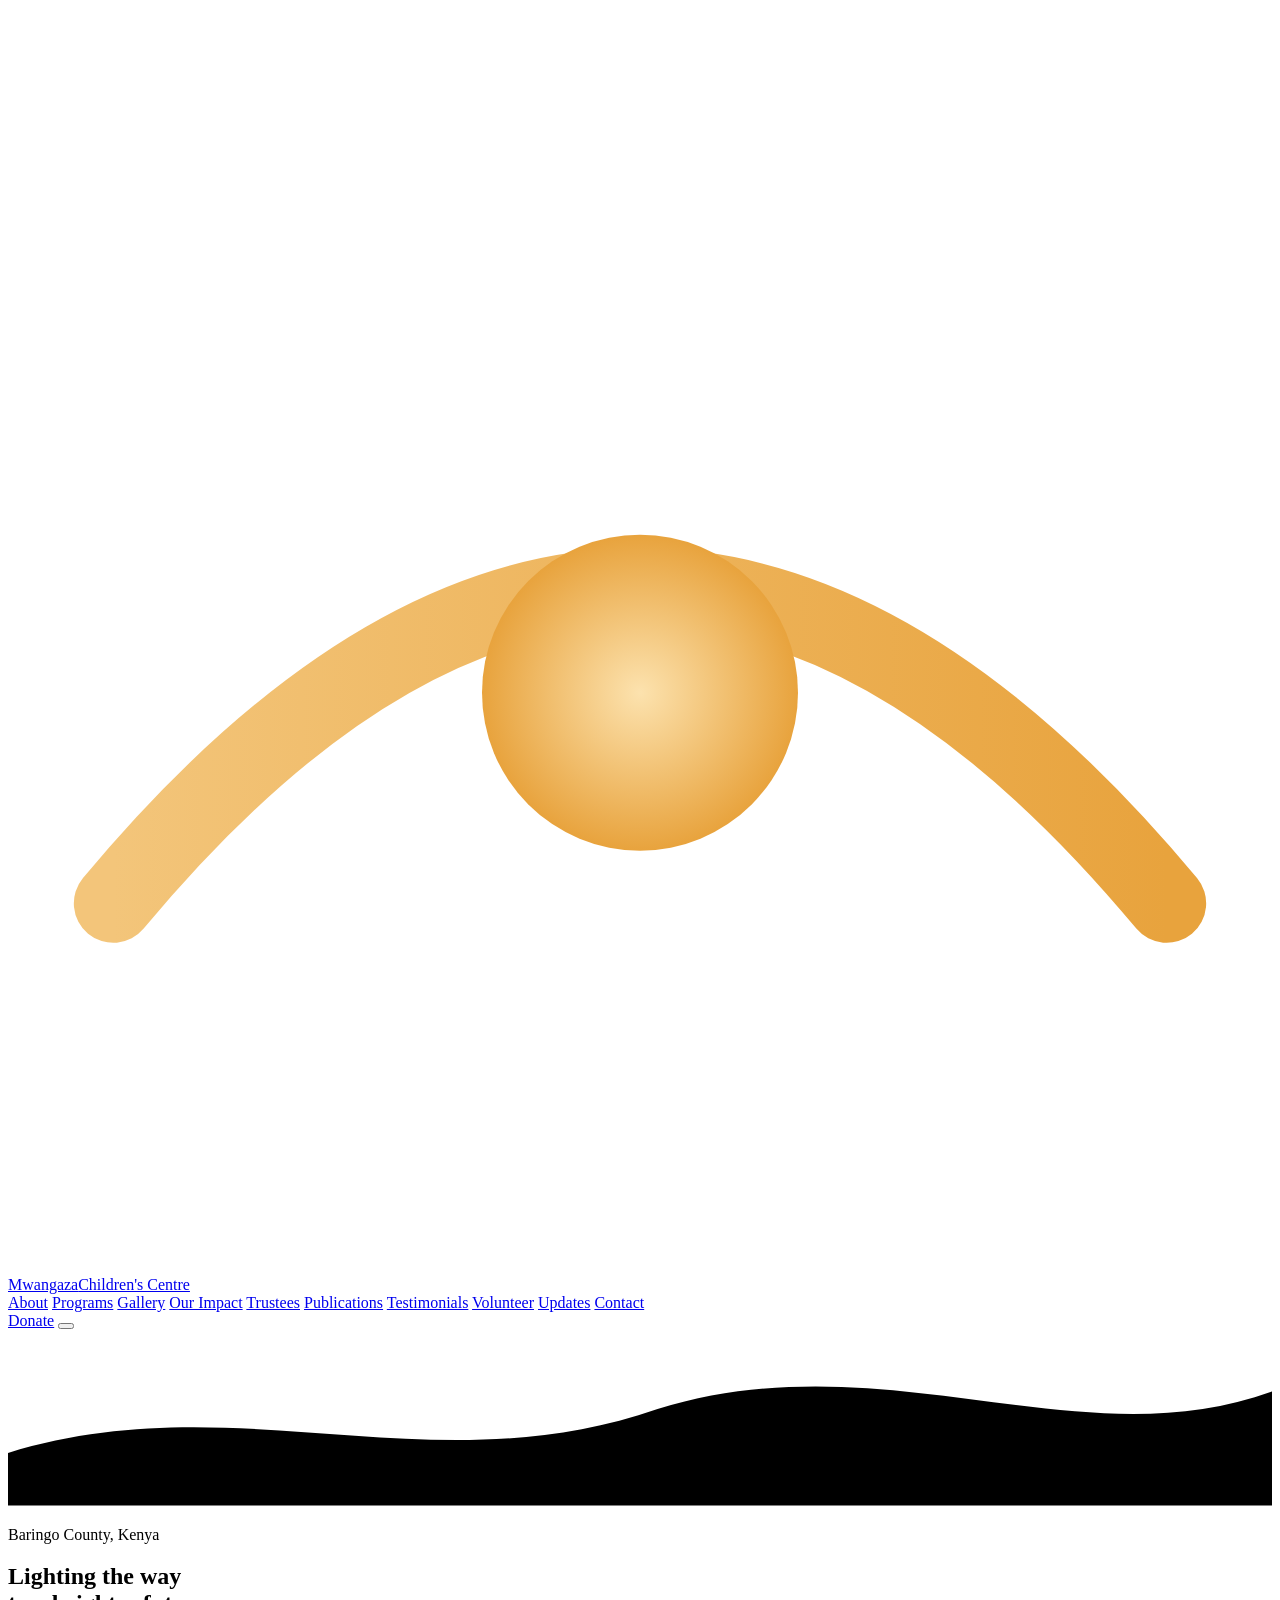
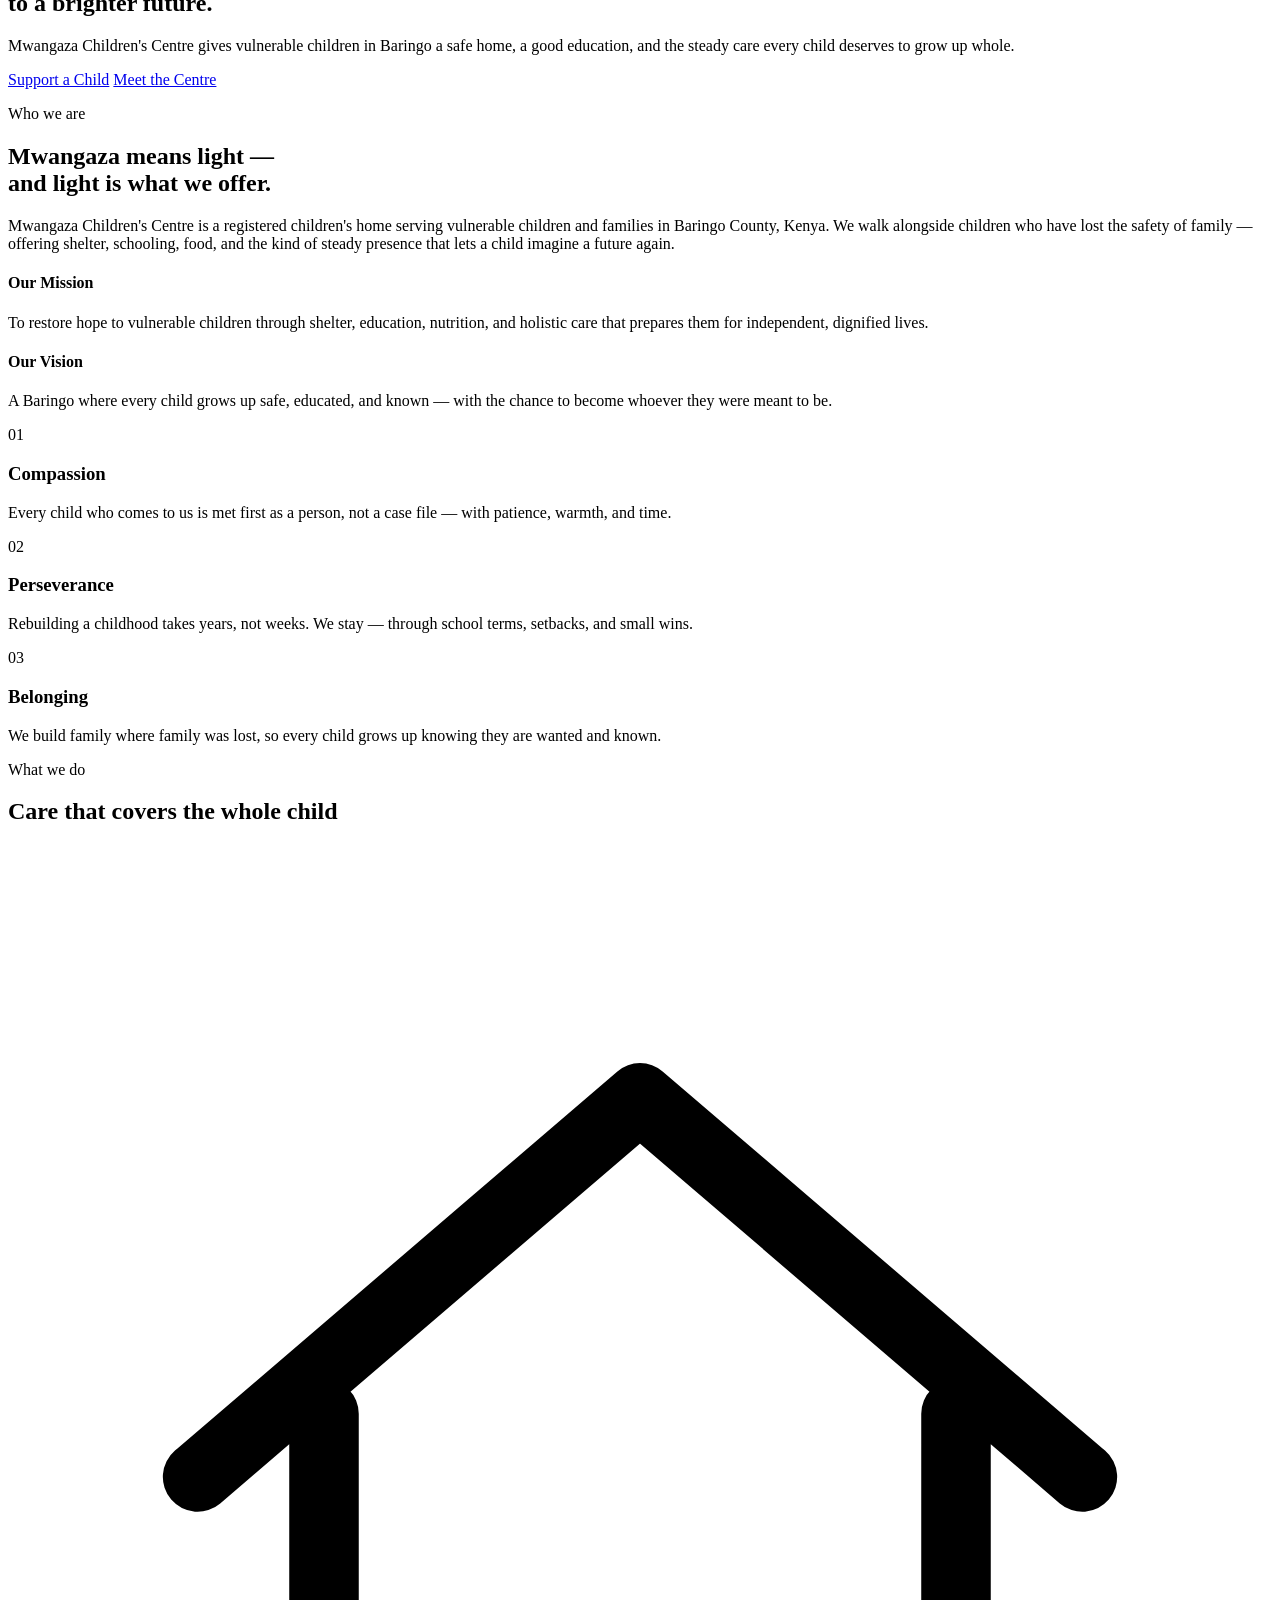
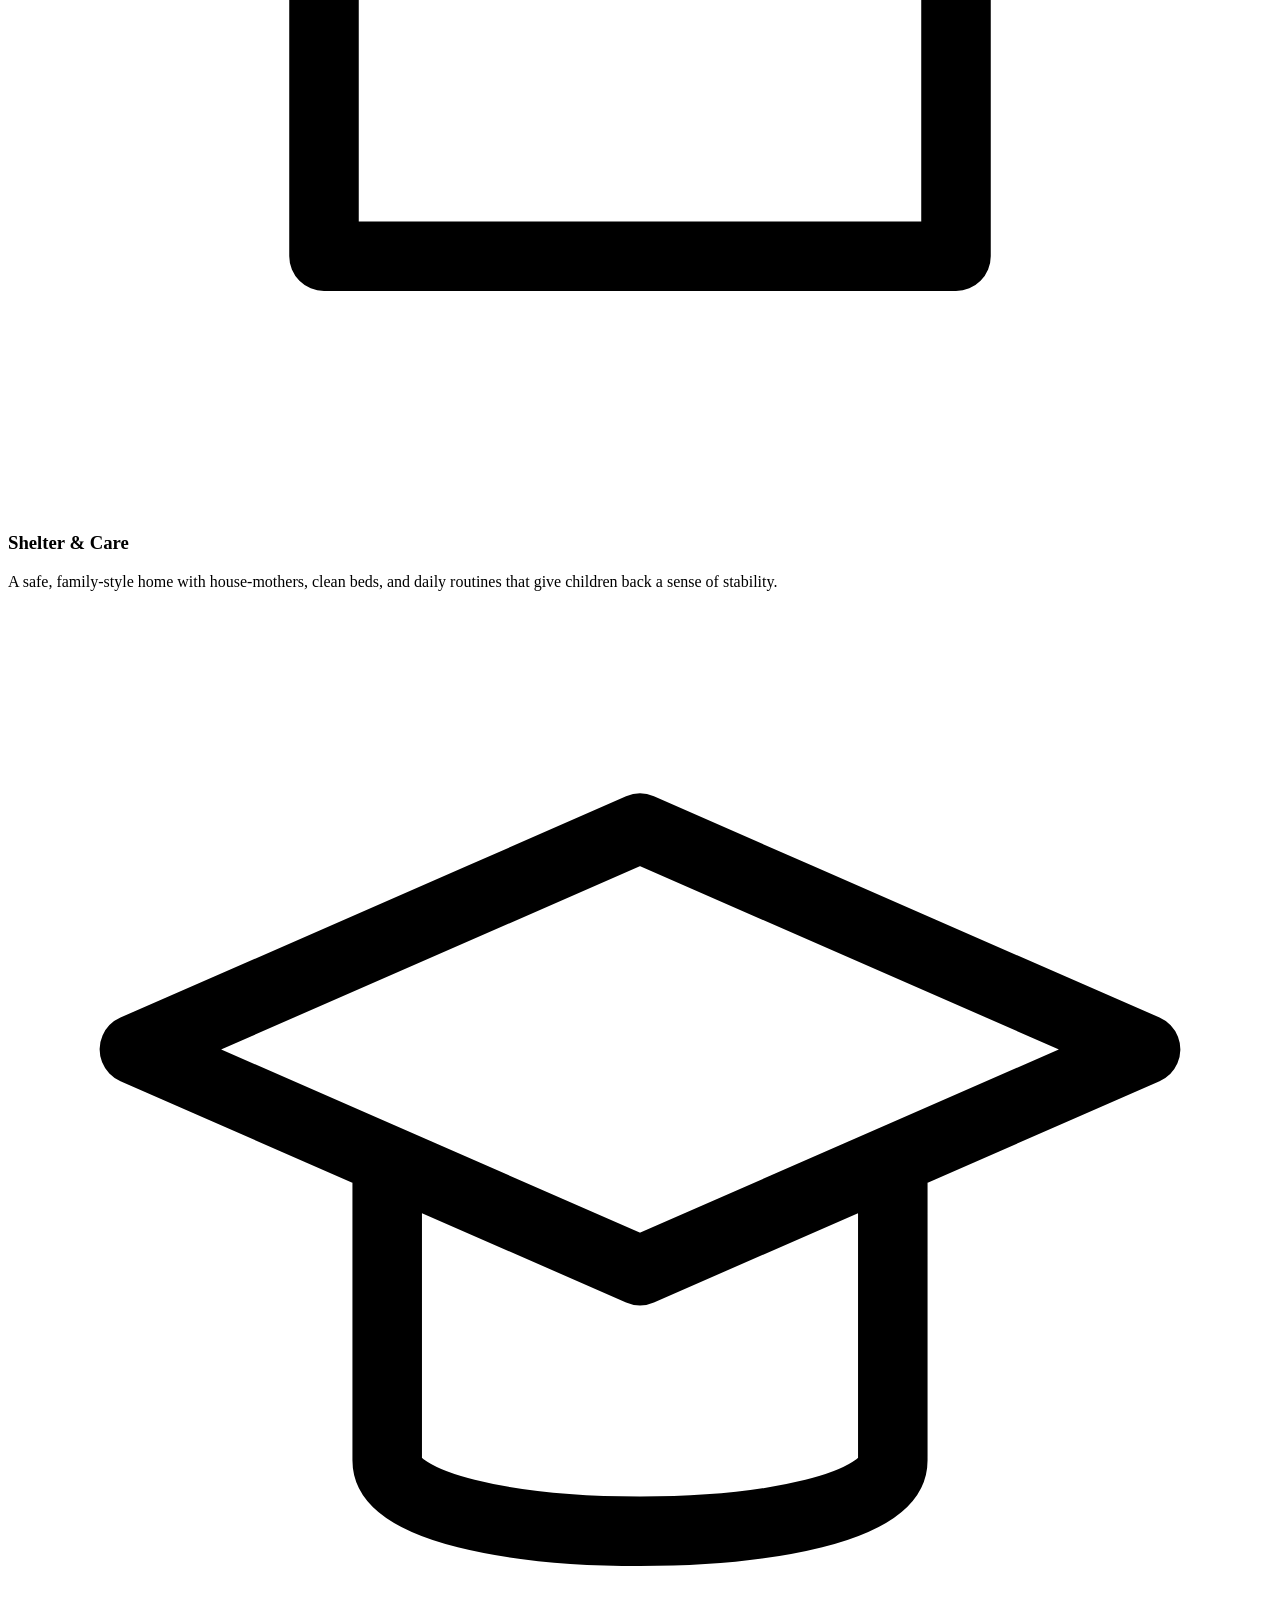
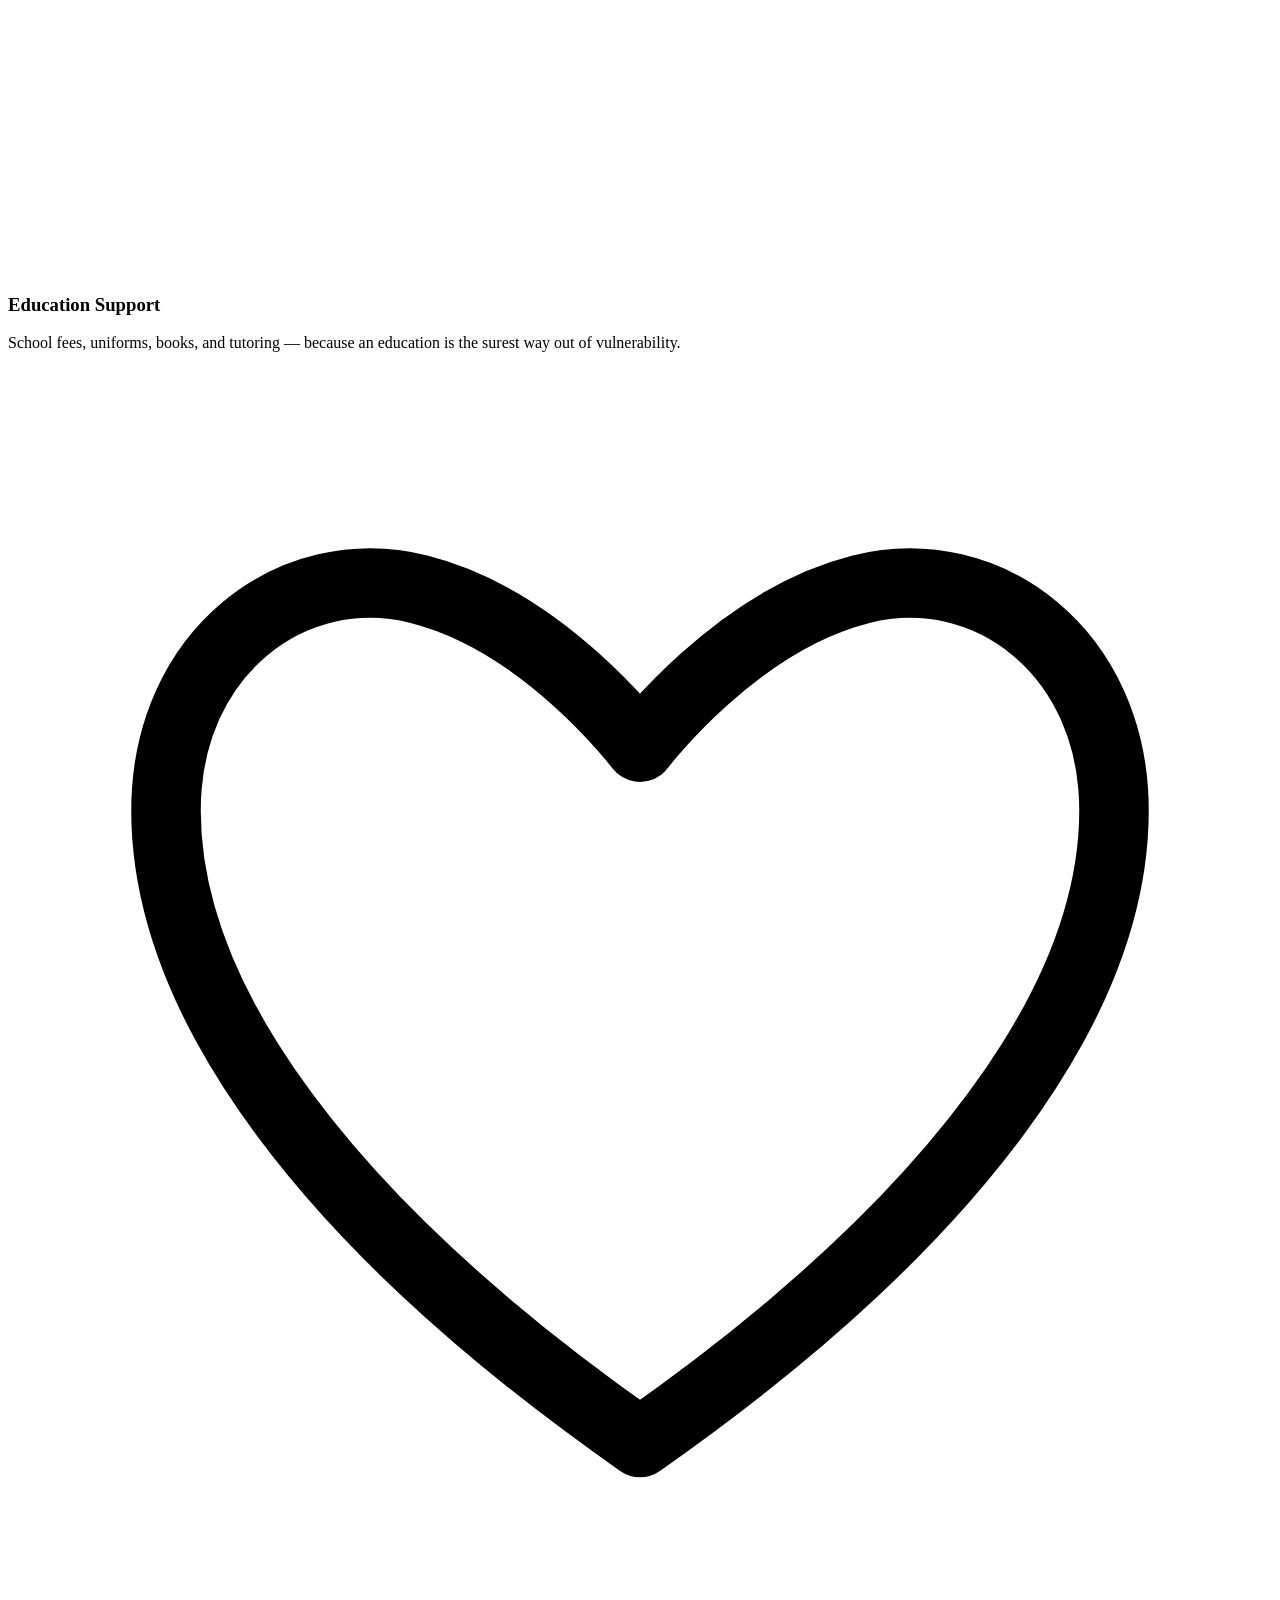
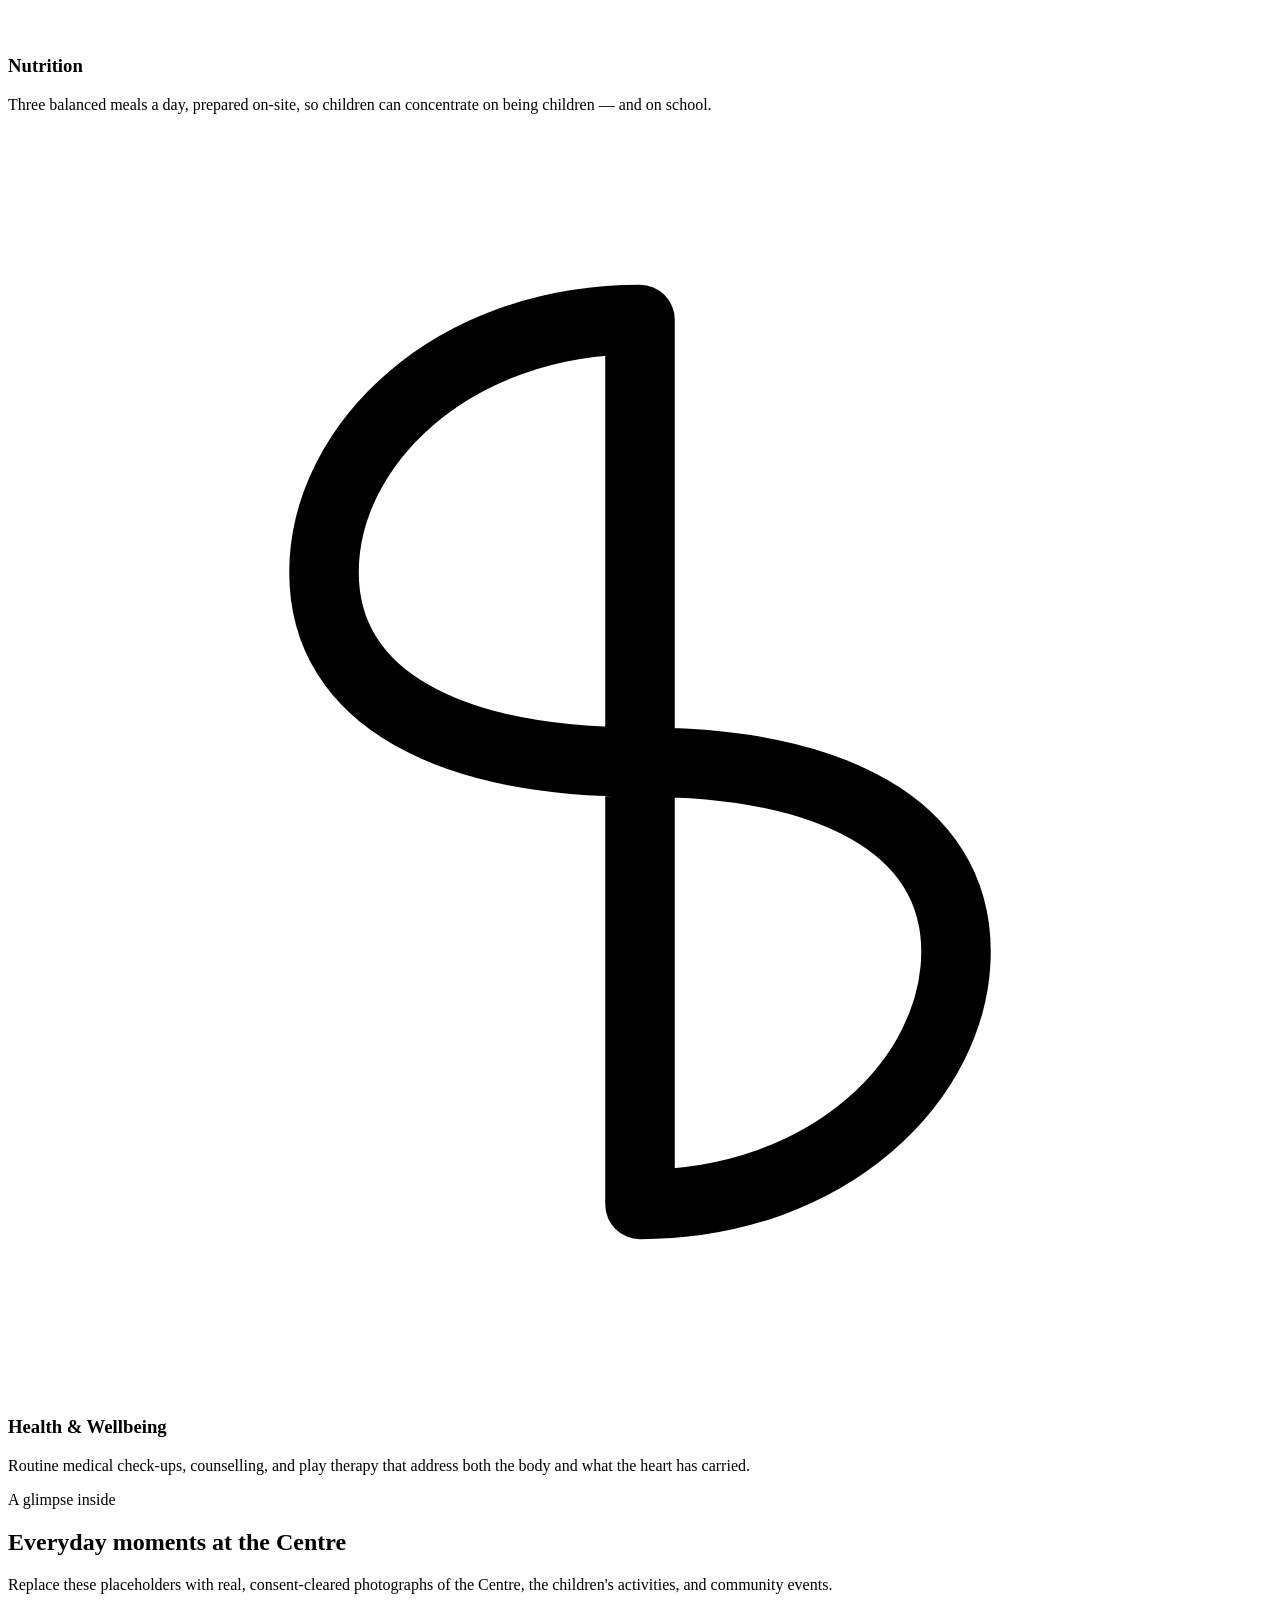
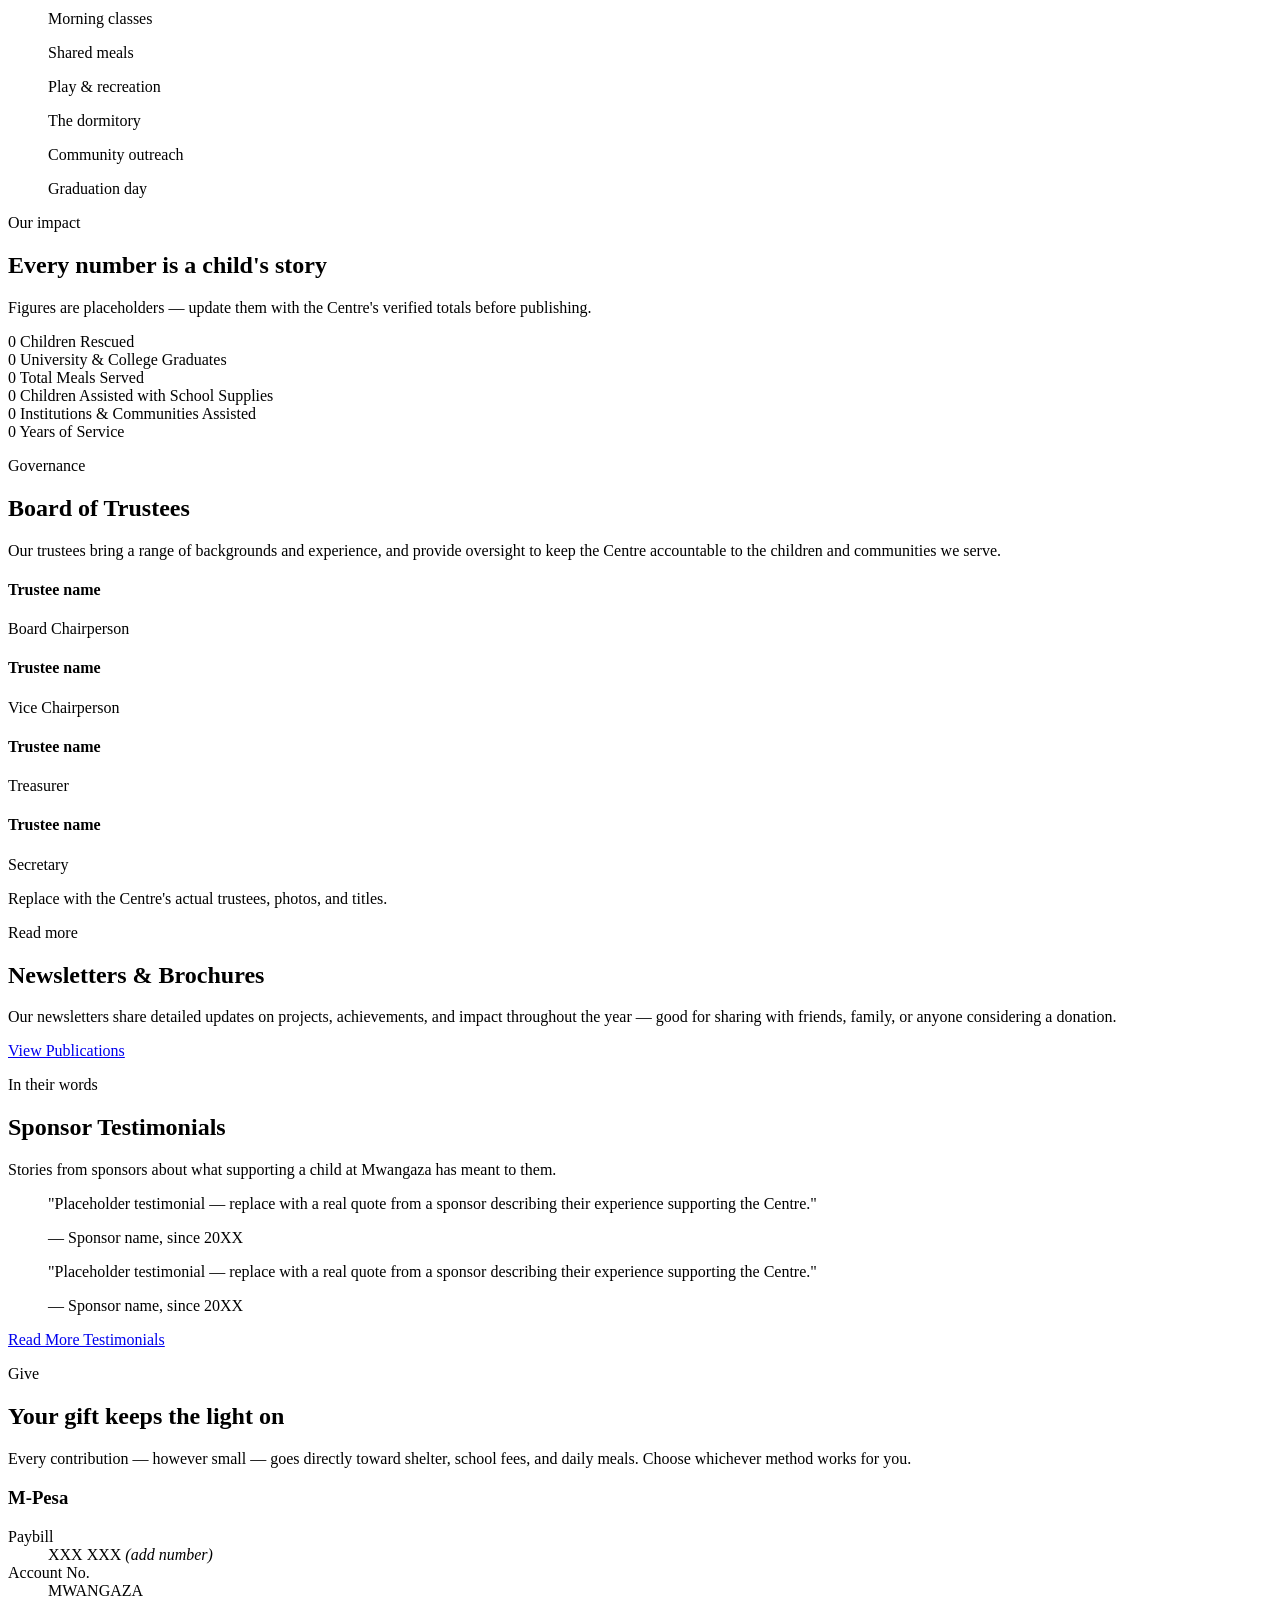
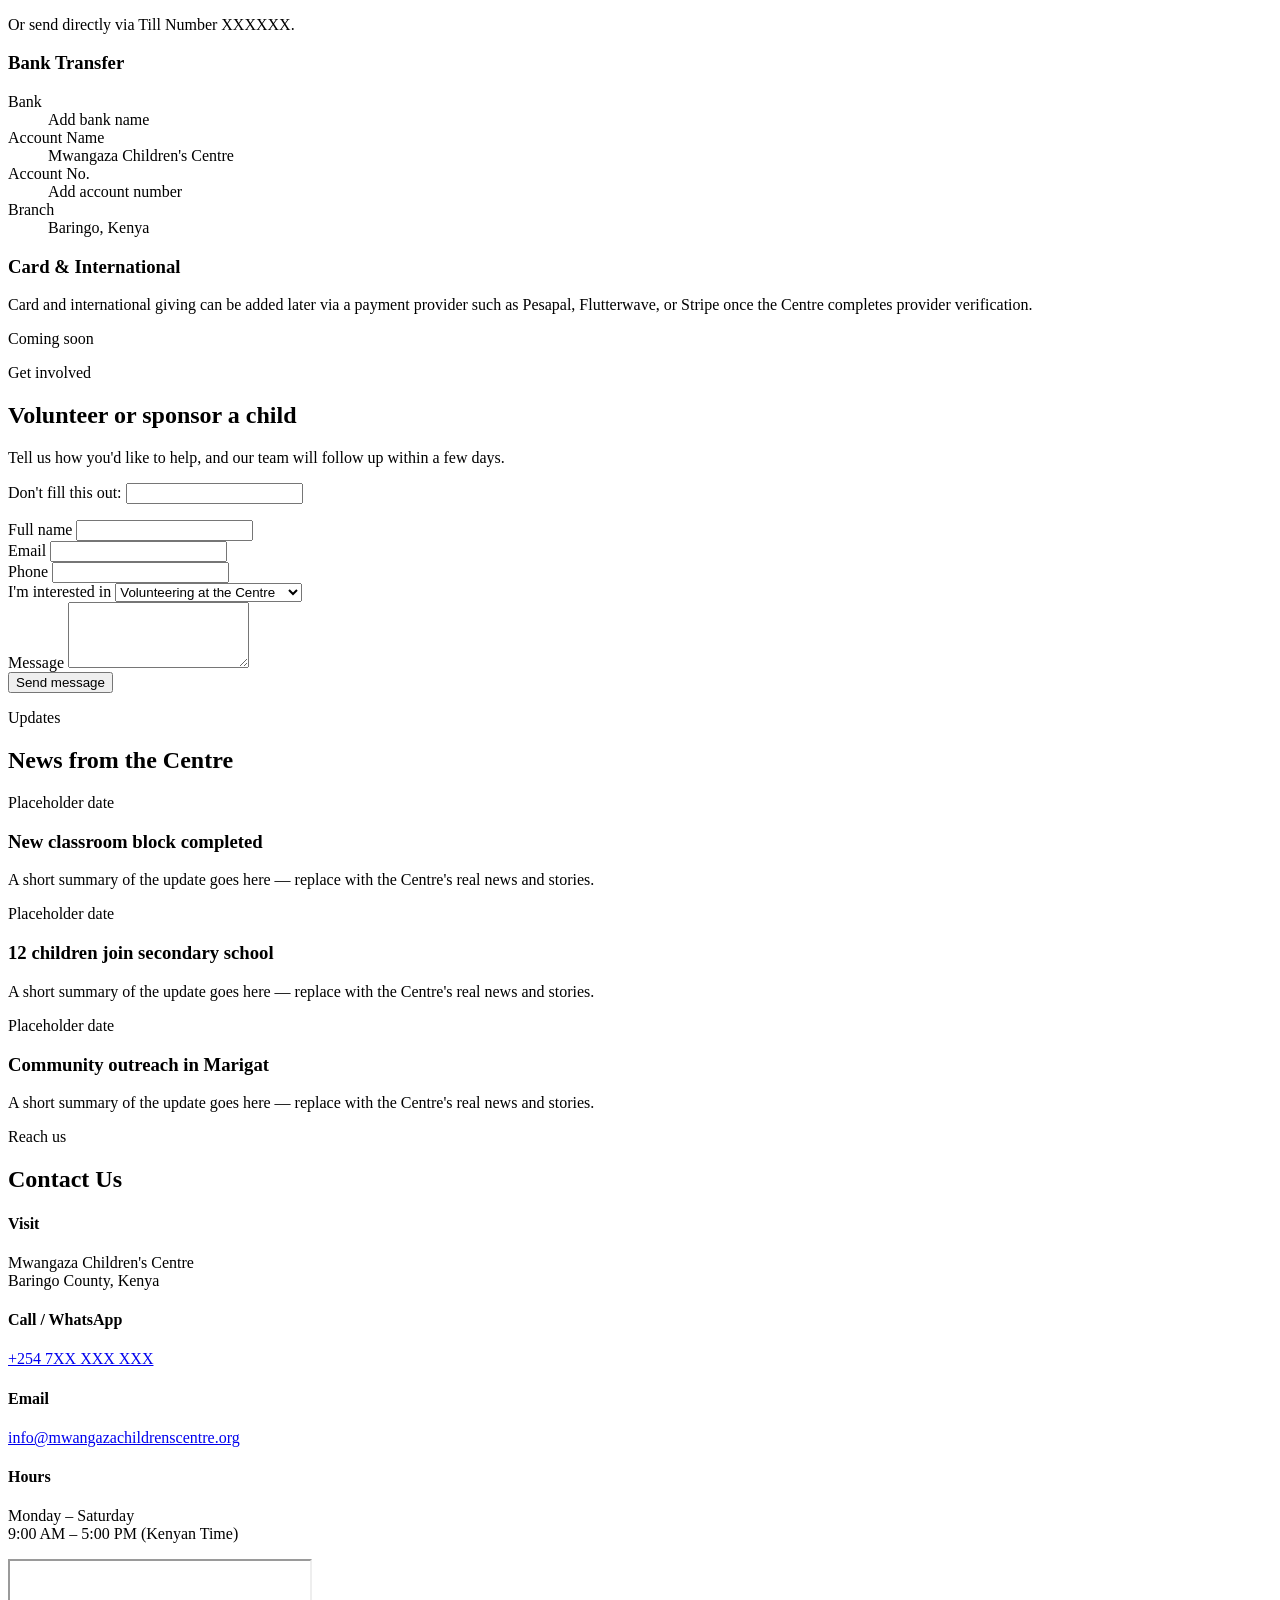
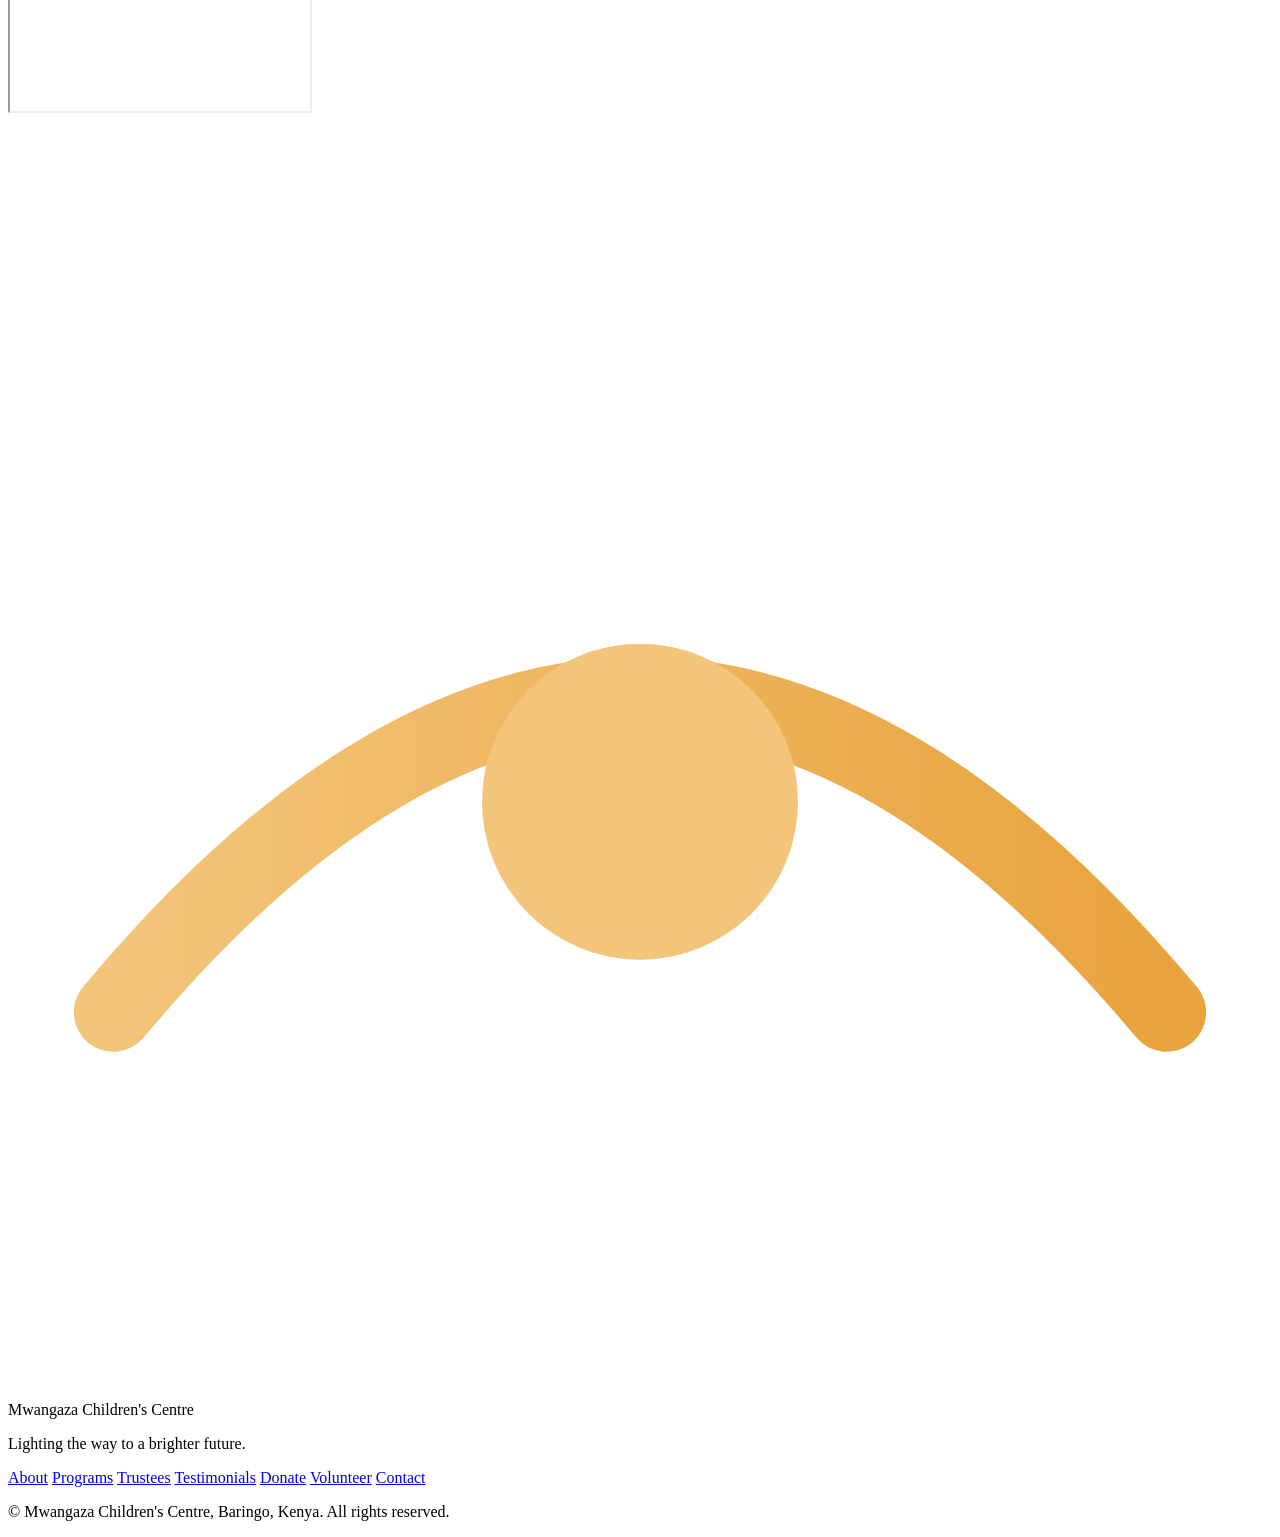
==== index.html @ c8f89465 "Index html for main website" ====
<!DOCTYPE html>
<html lang="en">
<head>
<meta charset="UTF-8">
<meta name="viewport" content="width=device-width, initial-scale=1.0">
<title>Mwangaza Children's Centre — Lighting the way to a brighter future</title>
<meta name="description" content="Mwangaza Children's Centre in Baringo, Kenya provides shelter, education, nutrition and care to vulnerable children. Sponsor, donate, or volunteer today.">
<link rel="preconnect" href="https://fonts.googleapis.com">
<link rel="preconnect" href="https://fonts.gstatic.com" crossorigin>
<link href="https://fonts.googleapis.com/css2?family=Fraunces:ital,opsz,wght@0,9..144,300;0,9..144,500;0,9..144,600;0,9..144,700;1,9..144,500&family=Work+Sans:wght@300;400;500;600;700&family=IBM+Plex+Mono:wght@400;500&display=swap" rel="stylesheet">
<link rel="stylesheet" href="css/styles.css">
</head>
<body>

<div class="dawn-progress" aria-hidden="true"></div>

<header class="site-header" id="site-header">
  <div class="header-inner">
    <a href="#home" class="brand">
      <svg class="brand-mark" viewBox="0 0 48 48" aria-hidden="true">
        <path d="M4 34 Q24 10 44 34" stroke="url(#arc-grad)" stroke-width="3" fill="none" stroke-linecap="round"/>
        <circle cx="24" cy="26" r="6" fill="url(#sun-grad)"/>
        <defs>
          <linearGradient id="arc-grad" x1="0" y1="0" x2="1" y2="0">
            <stop offset="0" stop-color="#F3C57A"/>
            <stop offset="1" stop-color="#E8A33D"/>
          </linearGradient>
          <radialGradient id="sun-grad">
            <stop offset="0" stop-color="#FCE2AE"/>
            <stop offset="1" stop-color="#E8A33D"/>
          </radialGradient>
        </defs>
      </svg>
      <span class="brand-word">Mwangaza<span class="brand-sub">Children's Centre</span></span>
    </a>

    <nav class="main-nav" id="main-nav">
      <a href="#about">About</a>
      <a href="#programs">Programs</a>
      <a href="#gallery">Gallery</a>
      <a href="#impact">Our Impact</a>
      <a href="#trustees">Trustees</a>
      <a href="#publications">Publications</a>
      <a href="#testimonials">Testimonials</a>
      <a href="#volunteer">Volunteer</a>
      <a href="#news">Updates</a>
      <a href="#contact">Contact</a>
    </nav>

    <div class="header-actions">
      <a href="#donate" class="btn btn-primary">Donate</a>
      <button class="nav-toggle" id="nav-toggle" aria-label="Open menu" aria-expanded="false">
        <span></span><span></span><span></span>
      </button>
    </div>
  </div>
</header>

<main>

  <!-- HERO -->
  <section class="hero" id="home">
    <div class="hero-sky" aria-hidden="true">
      <div class="hero-sun"></div>
      <svg class="hero-horizon" viewBox="0 0 1440 200" preserveAspectRatio="none">
        <path d="M0,140 C 260,60 480,180 740,90 C 1000,10 1220,150 1440,70 L1440,200 L0,200 Z" fill="var(--indigo-deep)"/>
      </svg>
    </div>
    <div class="hero-content">
      <p class="eyebrow">Baringo County, Kenya</p>
      <h1>Lighting the way<br>to a brighter future.</h1>
      <p class="hero-lede">Mwangaza Children's Centre gives vulnerable children in Baringo a safe home, a good education, and the steady care every child deserves to grow up whole.</p>
      <div class="hero-actions">
        <a href="#donate" class="btn btn-primary">Support a Child</a>
        <a href="#about" class="btn btn-ghost">Meet the Centre</a>
      </div>
    </div>
  </section>

  <!-- ABOUT -->
  <section class="about" id="about">
    <div class="section-inner">
      <p class="eyebrow eyebrow-dark">Who we are</p>
      <h2>Mwangaza means light —<br>and light is what we offer.</h2>
      <p class="lead-text">Mwangaza Children's Centre is a registered children's home serving vulnerable children and families in Baringo County, Kenya. We walk alongside children who have lost the safety of family — offering shelter, schooling, food, and the kind of steady presence that lets a child imagine a future again.</p>

      <div class="mission-vision">
        <div class="mv-card">
          <h4>Our Mission</h4>
          <p>To restore hope to vulnerable children through shelter, education, nutrition, and holistic care that prepares them for independent, dignified lives.</p>
        </div>
        <div class="mv-card">
          <h4>Our Vision</h4>
          <p>A Baringo where every child grows up safe, educated, and known — with the chance to become whoever they were meant to be.</p>
        </div>
      </div>

      <div class="values-grid">
        <div class="value-card">
          <span class="value-mark">01</span>
          <h3>Compassion</h3>
          <p>Every child who comes to us is met first as a person, not a case file — with patience, warmth, and time.</p>
        </div>
        <div class="value-card">
          <span class="value-mark">02</span>
          <h3>Perseverance</h3>
          <p>Rebuilding a childhood takes years, not weeks. We stay — through school terms, setbacks, and small wins.</p>
        </div>
        <div class="value-card">
          <span class="value-mark">03</span>
          <h3>Belonging</h3>
          <p>We build family where family was lost, so every child grows up knowing they are wanted and known.</p>
        </div>
      </div>
    </div>
  </section>

  <!-- PROGRAMS -->
  <section class="programs" id="programs">
    <div class="section-inner">
      <p class="eyebrow eyebrow-dark">What we do</p>
      <h2>Care that covers the whole child</h2>

      <div class="programs-grid">
        <article class="program-card">
          <div class="program-icon" aria-hidden="true">
            <svg viewBox="0 0 40 40"><path d="M6 20 L20 8 L34 20 M10 18 V32 H30 V18" fill="none" stroke="currentColor" stroke-width="2.2" stroke-linecap="round" stroke-linejoin="round"/></svg>
          </div>
          <h3>Shelter &amp; Care</h3>
          <p>A safe, family-style home with house-mothers, clean beds, and daily routines that give children back a sense of stability.</p>
        </article>
        <article class="program-card">
          <div class="program-icon" aria-hidden="true">
            <svg viewBox="0 0 40 40"><path d="M4 14 L20 7 L36 14 L20 21 Z M12 18 V27 C12 30 28 30 28 27 V18" fill="none" stroke="currentColor" stroke-width="2.2" stroke-linecap="round" stroke-linejoin="round"/></svg>
          </div>
          <h3>Education Support</h3>
          <p>School fees, uniforms, books, and tutoring — because an education is the surest way out of vulnerability.</p>
        </article>
        <article class="program-card">
          <div class="program-icon" aria-hidden="true">
            <svg viewBox="0 0 40 40"><path d="M20 34 C10 27 5 20 5 14 C5 9 9 6 13 7 C17 8 20 12 20 12 C20 12 23 8 27 7 C31 6 35 9 35 14 C35 20 30 27 20 34 Z" fill="none" stroke="currentColor" stroke-width="2.2" stroke-linejoin="round"/></svg>
          </div>
          <h3>Nutrition</h3>
          <p>Three balanced meals a day, prepared on-site, so children can concentrate on being children — and on school.</p>
        </article>
        <article class="program-card">
          <div class="program-icon" aria-hidden="true">
            <svg viewBox="0 0 40 40"><path d="M20 6 V34 M20 6 C14 6 10 10 10 14 C10 18 14 20 20 20 C26 20 30 22 30 26 C30 30 26 34 20 34" fill="none" stroke="currentColor" stroke-width="2.2" stroke-linecap="round"/></svg>
          </div>
          <h3>Health &amp; Wellbeing</h3>
          <p>Routine medical check-ups, counselling, and play therapy that address both the body and what the heart has carried.</p>
        </article>
      </div>
    </div>
  </section>

  <!-- GALLERY -->
  <section class="gallery" id="gallery">
    <div class="section-inner">
      <p class="eyebrow eyebrow-dark">A glimpse inside</p>
      <h2>Everyday moments at the Centre</h2>
      <p class="lead-text small">Replace these placeholders with real, consent-cleared photographs of the Centre, the children's activities, and community events.</p>

      <div class="gallery-grid">
        <figure class="gallery-tile tile-a"><figcaption>Morning classes</figcaption></figure>
        <figure class="gallery-tile tile-b"><figcaption>Shared meals</figcaption></figure>
        <figure class="gallery-tile tile-c"><figcaption>Play &amp; recreation</figcaption></figure>
        <figure class="gallery-tile tile-d"><figcaption>The dormitory</figcaption></figure>
        <figure class="gallery-tile tile-e"><figcaption>Community outreach</figcaption></figure>
        <figure class="gallery-tile tile-f"><figcaption>Graduation day</figcaption></figure>
      </div>
    </div>
  </section>

  <!-- IMPACT -->
  <section class="impact-stats" id="impact">
    <div class="section-inner">
      <p class="eyebrow">Our impact</p>
      <h2 class="light-heading">Every number is a child's story</h2>
      <p class="lead-text light-text small">Figures are placeholders — update them with the Centre's verified totals before publishing.</p>

      <div class="stats-row">
        <div class="stat">
          <span class="stat-num" data-count="86">0</span>
          <span class="stat-label">Children Rescued</span>
        </div>
        <div class="stat">
          <span class="stat-num" data-count="14">0</span>
          <span class="stat-label">University &amp; College Graduates</span>
        </div>
        <div class="stat">
          <span class="stat-num" data-count="41200">0</span>
          <span class="stat-label">Total Meals Served</span>
        </div>
        <div class="stat">
          <span class="stat-num" data-count="63">0</span>
          <span class="stat-label">Children Assisted with School Supplies</span>
        </div>
        <div class="stat">
          <span class="stat-num" data-count="21">0</span>
          <span class="stat-label">Institutions &amp; Communities Assisted</span>
        </div>
        <div class="stat">
          <span class="stat-num" data-count="9">0</span>
          <span class="stat-label">Years of Service</span>
        </div>
      </div>
    </div>
  </section>

  <!-- BOARD OF TRUSTEES -->
  <section class="trustees" id="trustees">
    <div class="section-inner">
      <p class="eyebrow eyebrow-dark">Governance</p>
      <h2>Board of Trustees</h2>
      <p class="lead-text">Our trustees bring a range of backgrounds and experience, and provide oversight to keep the Centre accountable to the children and communities we serve.</p>

      <div class="trustees-grid">
        <div class="trustee-card">
          <div class="trustee-photo" aria-hidden="true"></div>
          <h4>Trustee name</h4>
          <span class="trustee-role">Board Chairperson</span>
        </div>
        <div class="trustee-card">
          <div class="trustee-photo" aria-hidden="true"></div>
          <h4>Trustee name</h4>
          <span class="trustee-role">Vice Chairperson</span>
        </div>
        <div class="trustee-card">
          <div class="trustee-photo" aria-hidden="true"></div>
          <h4>Trustee name</h4>
          <span class="trustee-role">Treasurer</span>
        </div>
        <div class="trustee-card">
          <div class="trustee-photo" aria-hidden="true"></div>
          <h4>Trustee name</h4>
          <span class="trustee-role">Secretary</span>
        </div>
      </div>
      <p class="lead-text small trustees-note">Replace with the Centre's actual trustees, photos, and titles.</p>
    </div>
  </section>

  <!-- PUBLICATIONS -->
  <section class="publications" id="publications">
    <div class="section-inner">
      <div class="publications-inner">
        <div class="publications-text">
          <p class="eyebrow eyebrow-dark">Read more</p>
          <h2>Newsletters &amp; Brochures</h2>
          <p class="lead-text">Our newsletters share detailed updates on projects, achievements, and impact throughout the year — good for sharing with friends, family, or anyone considering a donation.</p>
          <a href="#" class="btn btn-outline">View Publications</a>
        </div>
        <div class="publications-visual" aria-hidden="true"></div>
      </div>
    </div>
  </section>

  <!-- SPONSOR TESTIMONIALS -->
  <section class="testimonials" id="testimonials">
    <div class="section-inner">
      <p class="eyebrow eyebrow-dark">In their words</p>
      <h2>Sponsor Testimonials</h2>
      <p class="lead-text">Stories from sponsors about what supporting a child at Mwangaza has meant to them.</p>

      <div class="testimonials-grid">
        <blockquote class="testimonial-card">
          <p>"Placeholder testimonial — replace with a real quote from a sponsor describing their experience supporting the Centre."</p>
          <footer>— Sponsor name, since 20XX</footer>
        </blockquote>
        <blockquote class="testimonial-card">
          <p>"Placeholder testimonial — replace with a real quote from a sponsor describing their experience supporting the Centre."</p>
          <footer>— Sponsor name, since 20XX</footer>
        </blockquote>
      </div>
      <a href="#" class="btn btn-outline testimonials-link">Read More Testimonials</a>
    </div>
  </section>

  <!-- DONATE -->
  <section class="donate" id="donate">
    <div class="section-inner">
      <p class="eyebrow eyebrow-dark">Give</p>
      <h2>Your gift keeps the light on</h2>
      <p class="lead-text">Every contribution — however small — goes directly toward shelter, school fees, and daily meals. Choose whichever method works for you.</p>

      <div class="donate-grid">
        <div class="donate-card">
          <h3>M-Pesa</h3>
          <dl class="donate-details">
            <div><dt>Paybill</dt><dd>XXX XXX <em>(add number)</em></dd></div>
            <div><dt>Account No.</dt><dd>MWANGAZA</dd></div>
          </dl>
          <p class="donate-note">Or send directly via Till Number XXXXXX.</p>
        </div>
        <div class="donate-card">
          <h3>Bank Transfer</h3>
          <dl class="donate-details">
            <div><dt>Bank</dt><dd>Add bank name</dd></div>
            <div><dt>Account Name</dt><dd>Mwangaza Children's Centre</dd></div>
            <div><dt>Account No.</dt><dd>Add account number</dd></div>
            <div><dt>Branch</dt><dd>Baringo, Kenya</dd></div>
          </dl>
        </div>
        <div class="donate-card">
          <h3>Card &amp; International</h3>
          <p class="donate-note">Card and international giving can be added later via a payment provider such as Pesapal, Flutterwave, or Stripe once the Centre completes provider verification.</p>
          <span class="badge">Coming soon</span>
        </div>
      </div>
    </div>
  </section>

  <!-- VOLUNTEER / SPONSOR FORM -->
  <section class="volunteer" id="volunteer">
    <div class="section-inner section-narrow">
      <p class="eyebrow eyebrow-dark">Get involved</p>
      <h2>Volunteer or sponsor a child</h2>
      <p class="lead-text">Tell us how you'd like to help, and our team will follow up within a few days.</p>

      <form class="contact-form" name="volunteer-sponsor" method="POST" data-netlify="true" netlify-honeypot="bot-field">
        <input type="hidden" name="form-name" value="volunteer-sponsor">
        <p class="hidden-field"><label>Don't fill this out: <input name="bot-field"></label></p>

        <div class="form-row">
          <label for="v-name">Full name</label>
          <input id="v-name" name="name" type="text" required>
        </div>
        <div class="form-row form-row-split">
          <div>
            <label for="v-email">Email</label>
            <input id="v-email" name="email" type="email" required>
          </div>
          <div>
            <label for="v-phone">Phone</label>
            <input id="v-phone" name="phone" type="tel">
          </div>
        </div>
        <div class="form-row">
          <label for="v-interest">I'm interested in</label>
          <select id="v-interest" name="interest">
            <option value="Volunteering">Volunteering at the Centre</option>
            <option value="Sponsorship">Sponsoring a child</option>
            <option value="Donation">Making a one-time donation</option>
            <option value="Partnership">Organisational partnership</option>
            <option value="Other">Something else</option>
          </select>
        </div>
        <div class="form-row">
          <label for="v-message">Message</label>
          <textarea id="v-message" name="message" rows="4"></textarea>
        </div>
        <button type="submit" class="btn btn-primary">Send message</button>
      </form>
    </div>
  </section>

  <!-- NEWS -->
  <section class="news" id="news">
    <div class="section-inner">
      <p class="eyebrow eyebrow-dark">Updates</p>
      <h2>News from the Centre</h2>

      <div class="news-grid">
        <article class="news-card">
          <span class="news-date">Placeholder date</span>
          <h3>New classroom block completed</h3>
          <p>A short summary of the update goes here — replace with the Centre's real news and stories.</p>
        </article>
        <article class="news-card">
          <span class="news-date">Placeholder date</span>
          <h3>12 children join secondary school</h3>
          <p>A short summary of the update goes here — replace with the Centre's real news and stories.</p>
        </article>
        <article class="news-card">
          <span class="news-date">Placeholder date</span>
          <h3>Community outreach in Marigat</h3>
          <p>A short summary of the update goes here — replace with the Centre's real news and stories.</p>
        </article>
      </div>
    </div>
  </section>

  <!-- CONTACT -->
  <section class="contact" id="contact">
    <div class="section-inner">
      <p class="eyebrow">Reach us</p>
      <h2 class="light-heading">Contact Us</h2>

      <div class="contact-grid">
        <div class="contact-info">
          <div class="contact-item">
            <h4>Visit</h4>
            <p>Mwangaza Children's Centre<br>Baringo County, Kenya</p>
          </div>
          <div class="contact-item">
            <h4>Call / WhatsApp</h4>
            <p><a href="tel:+254700000000">+254 7XX XXX XXX</a></p>
          </div>
          <div class="contact-item">
            <h4>Email</h4>
            <p><a href="mailto:info@mwangazachildrenscentre.org">info@mwangazachildrenscentre.org</a></p>
          </div>
          <div class="contact-item">
            <h4>Hours</h4>
            <p>Monday – Saturday<br>9:00 AM – 5:00 PM (Kenyan Time)</p>
          </div>
        </div>
        <div class="contact-map">
          <iframe
            title="Map of Baringo, Kenya"
            src="https://www.openstreetmap.org/export/embed.html?bbox=35.9%2C0.4%2C36.2%2C0.7&layer=mapnik"
            loading="lazy">
          </iframe>
        </div>
      </div>
    </div>
  </section>

</main>

<footer class="site-footer">
  <div class="footer-inner">
    <div class="footer-brand">
      <svg class="brand-mark" viewBox="0 0 48 48" aria-hidden="true">
        <path d="M4 34 Q24 10 44 34" stroke="url(#arc-grad-2)" stroke-width="3" fill="none" stroke-linecap="round"/>
        <circle cx="24" cy="26" r="6" fill="#F3C57A"/>
        <defs>
          <linearGradient id="arc-grad-2" x1="0" y1="0" x2="1" y2="0">
            <stop offset="0" stop-color="#F3C57A"/>
            <stop offset="1" stop-color="#E8A33D"/>
          </linearGradient>
        </defs>
      </svg>
      <div>
        <p class="footer-name">Mwangaza Children's Centre</p>
        <p class="footer-tag">Lighting the way to a brighter future.</p>
      </div>
    </div>
    <nav class="footer-nav">
      <a href="#about">About</a>
      <a href="#programs">Programs</a>
      <a href="#trustees">Trustees</a>
      <a href="#testimonials">Testimonials</a>
      <a href="#donate">Donate</a>
      <a href="#volunteer">Volunteer</a>
      <a href="#contact">Contact</a>
    </nav>
  </div>
  <p class="footer-copy">© <span id="year"></span> Mwangaza Children's Centre, Baringo, Kenya. All rights reserved.</p>
</footer>

<script src="js/script.js"></script>
</body>
</html>
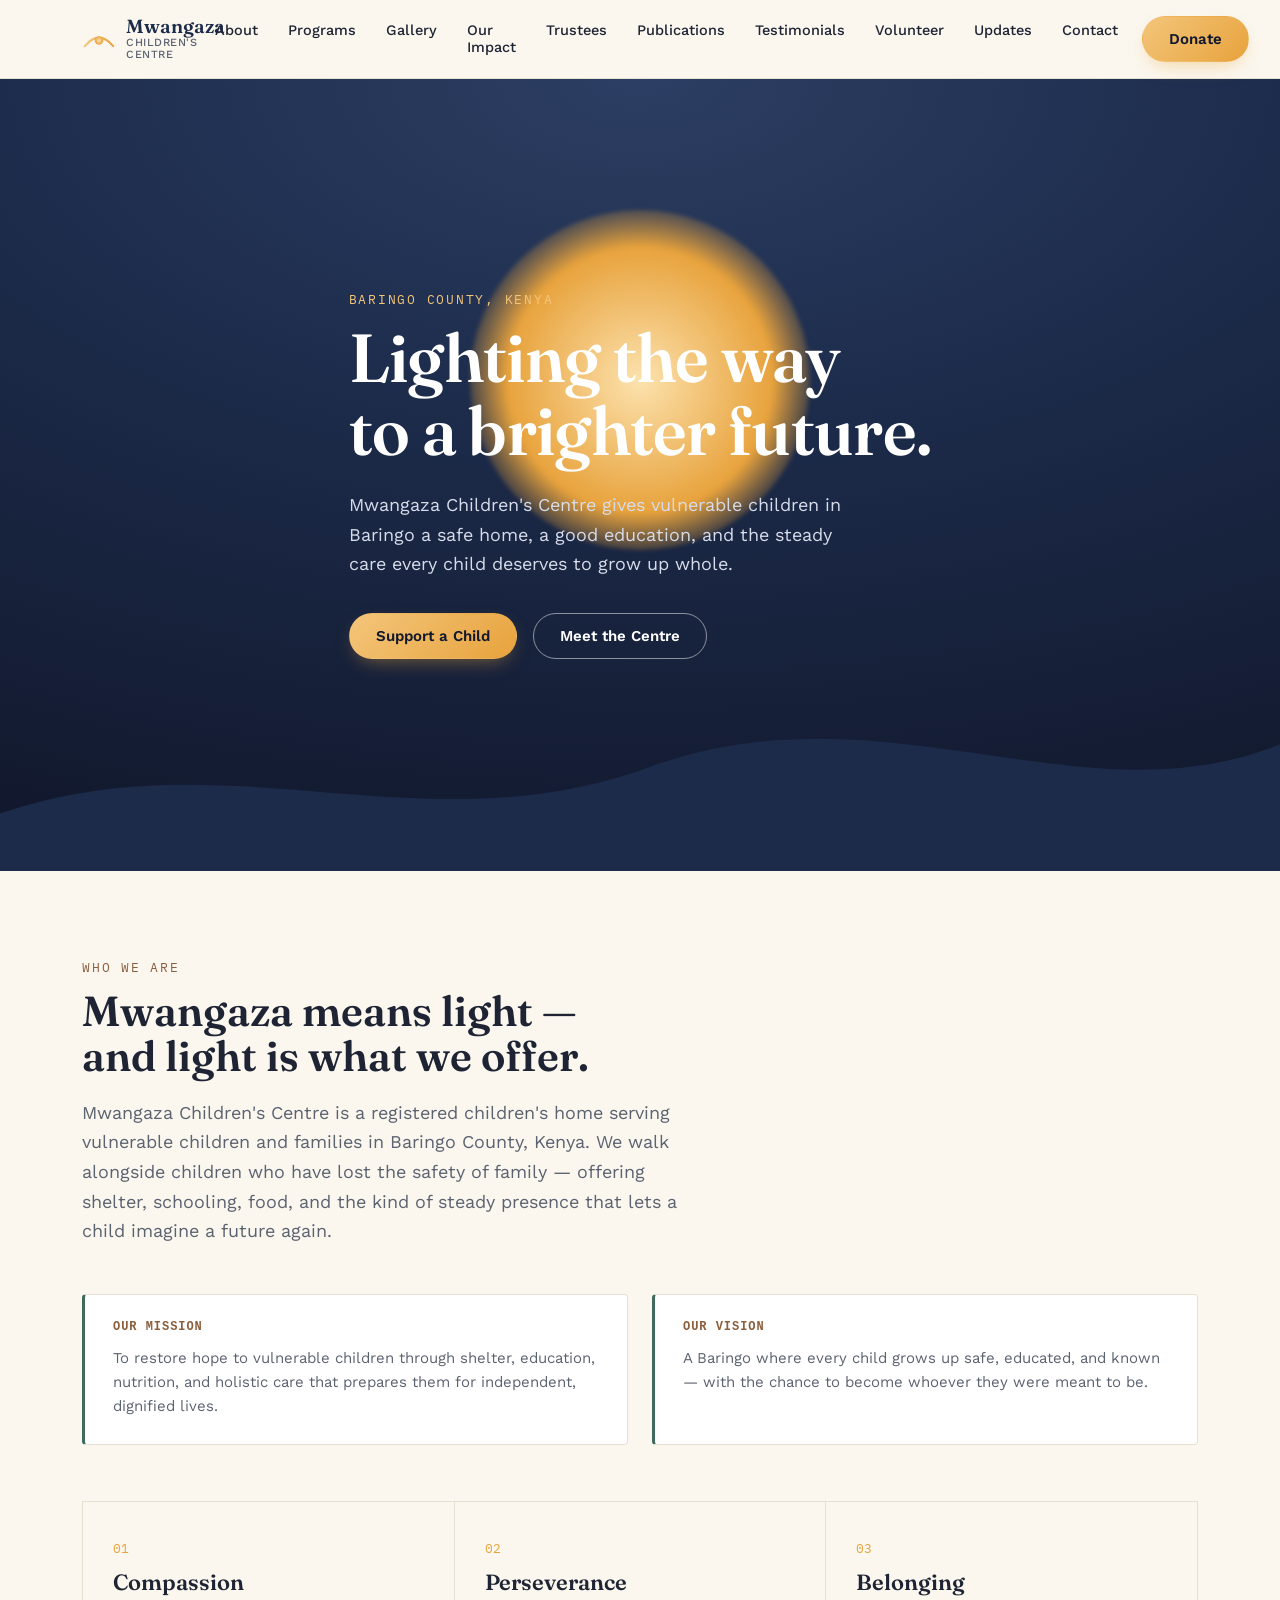
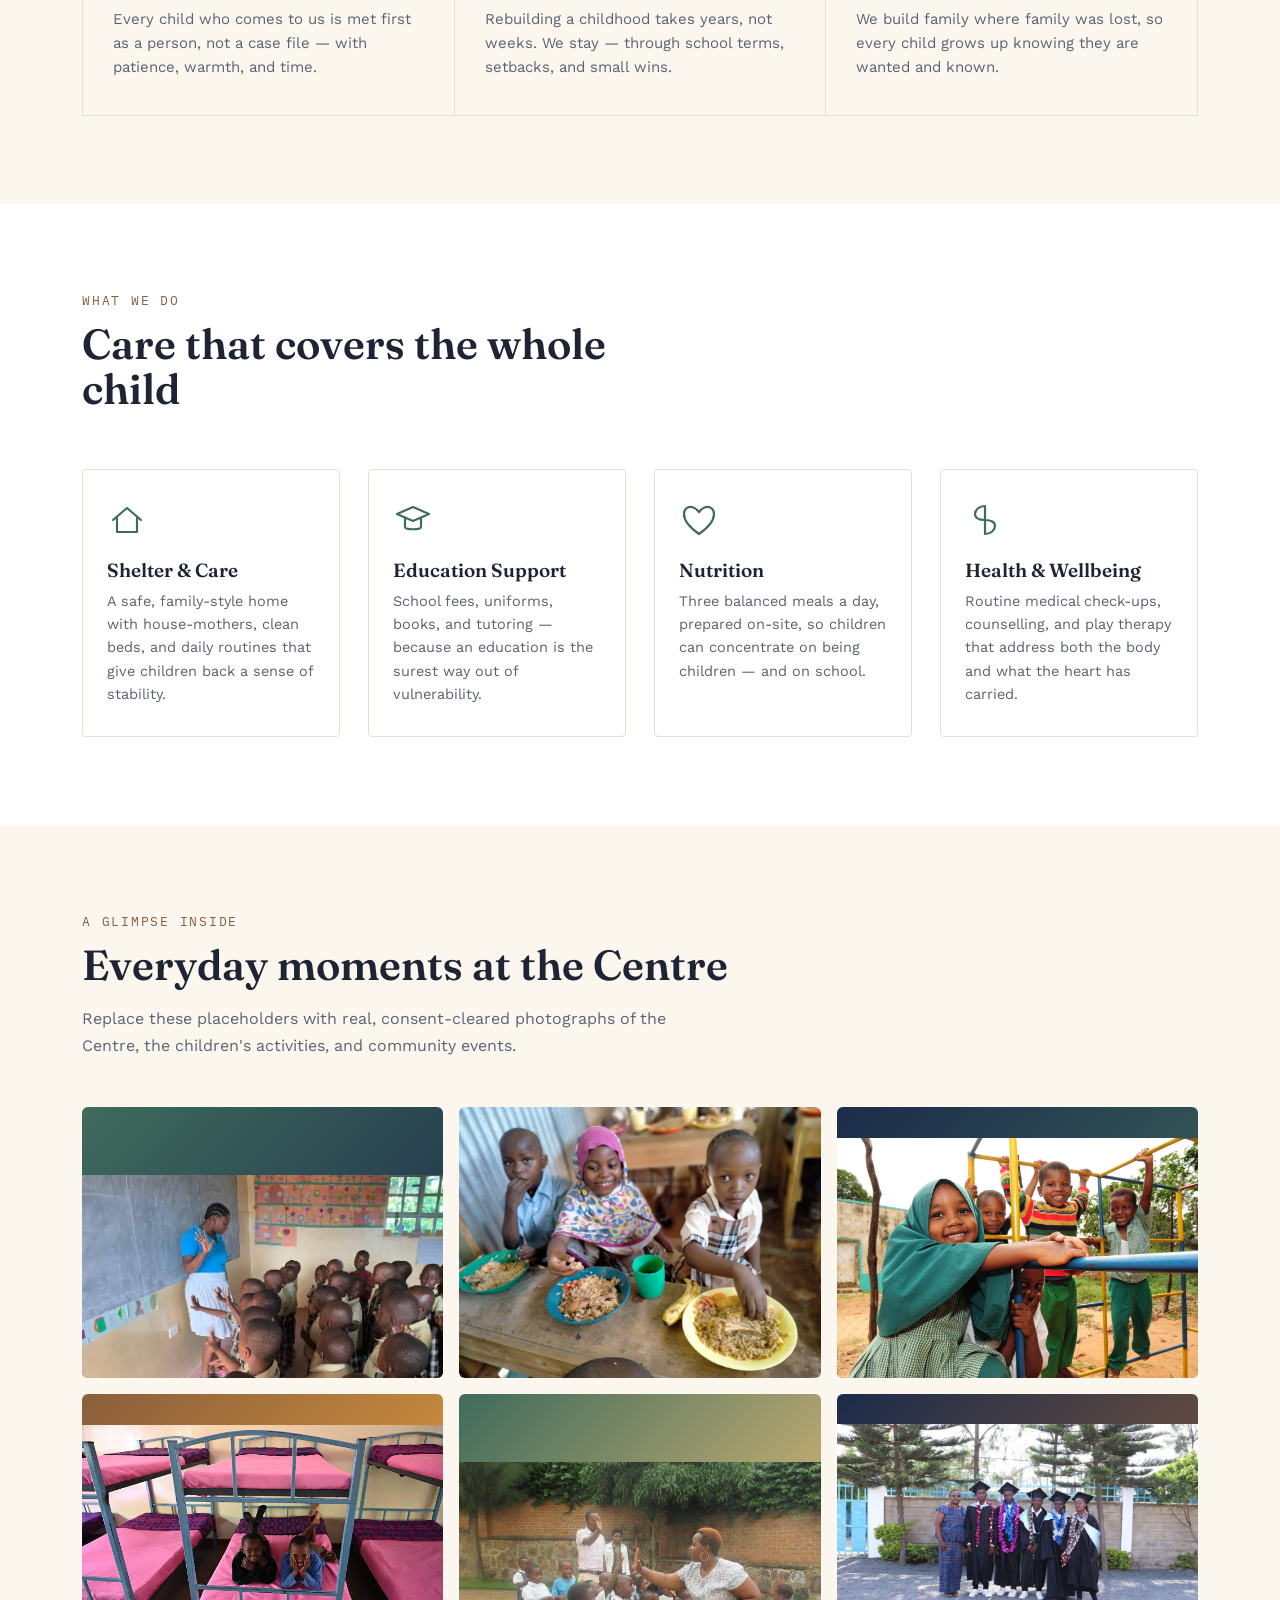
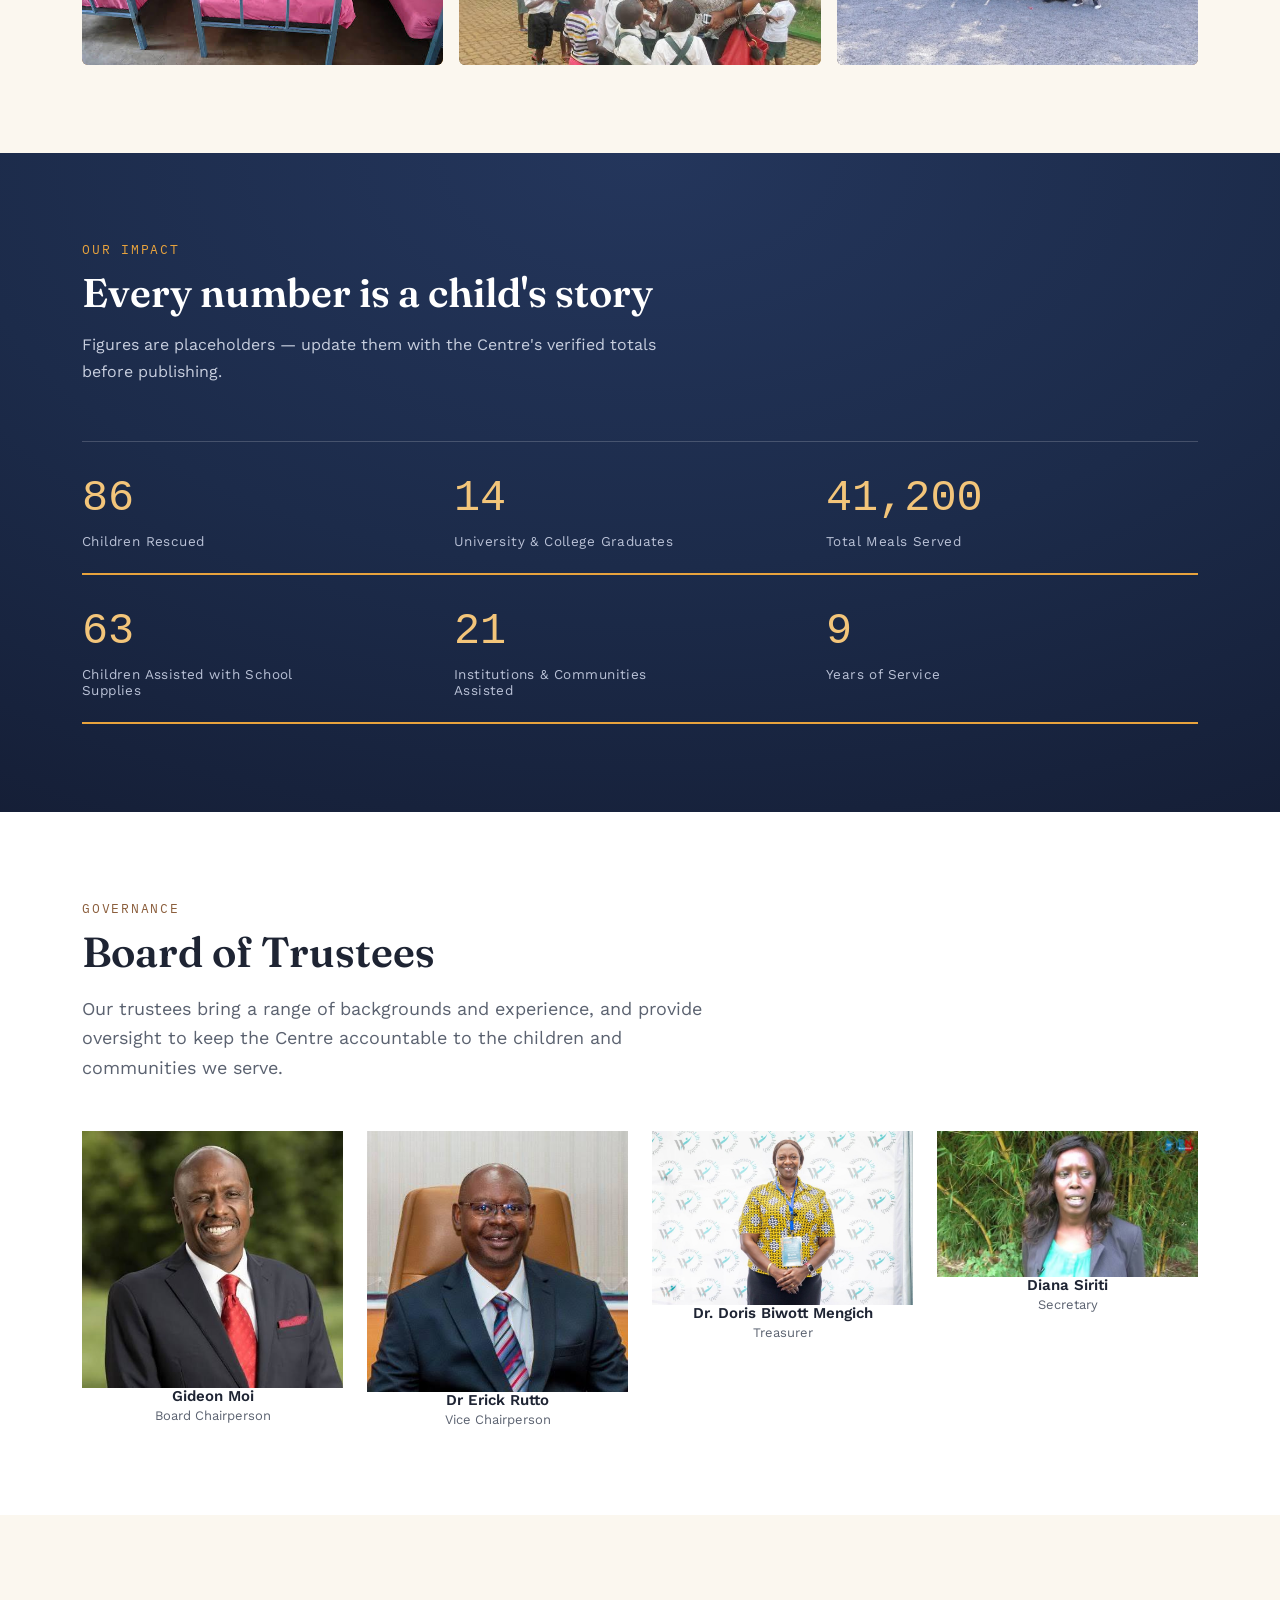
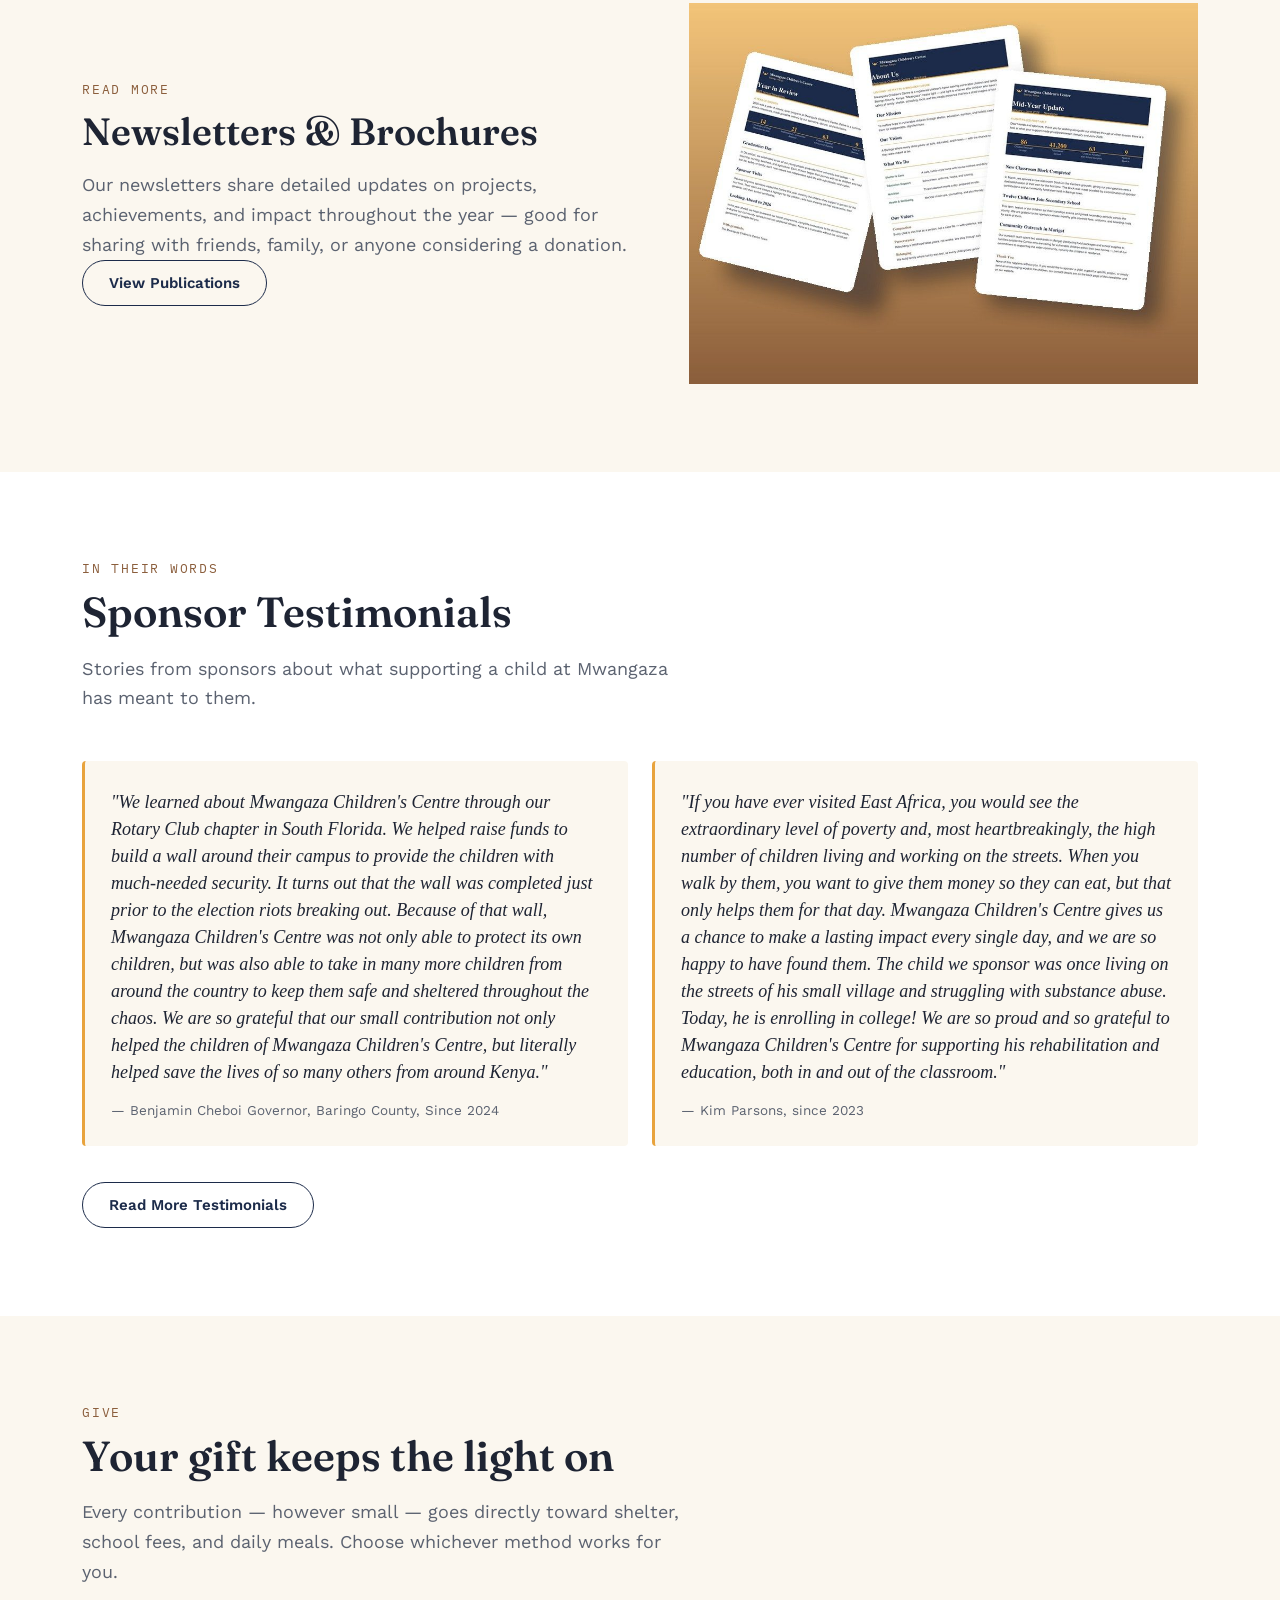
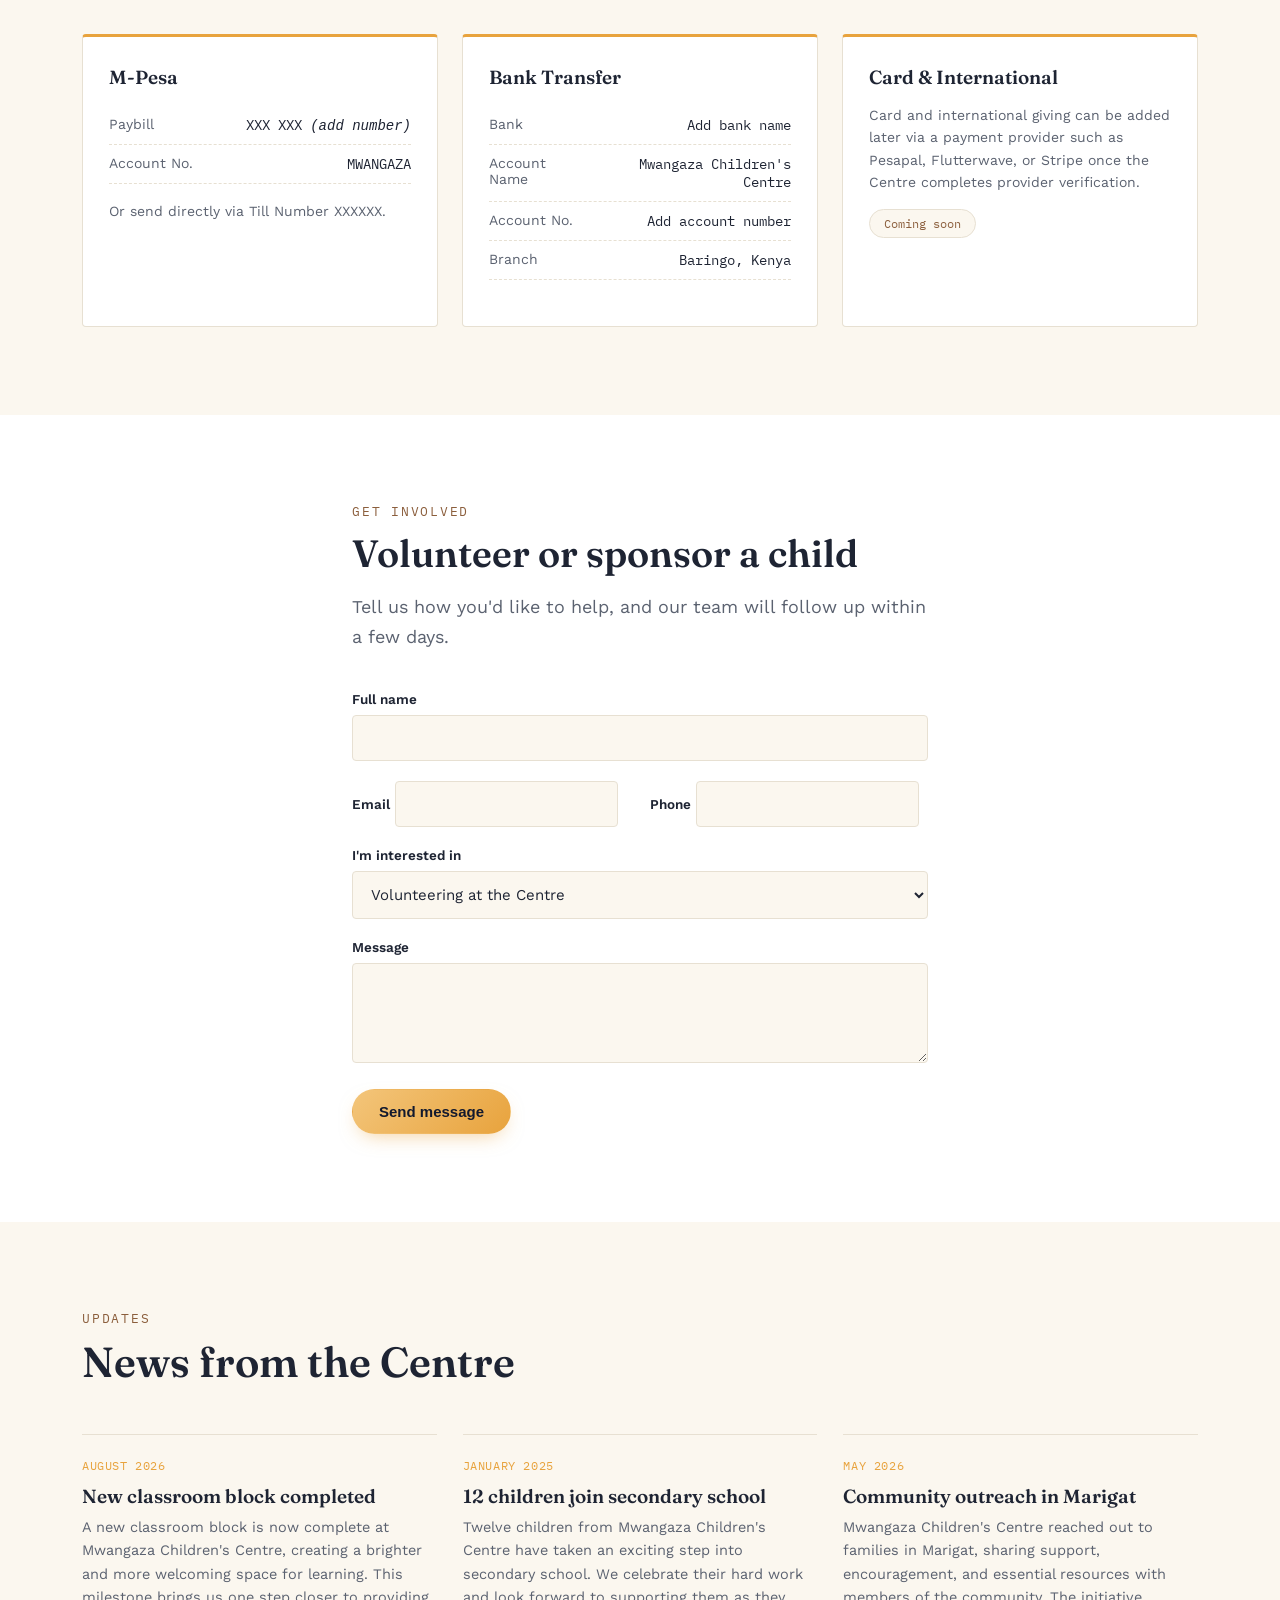
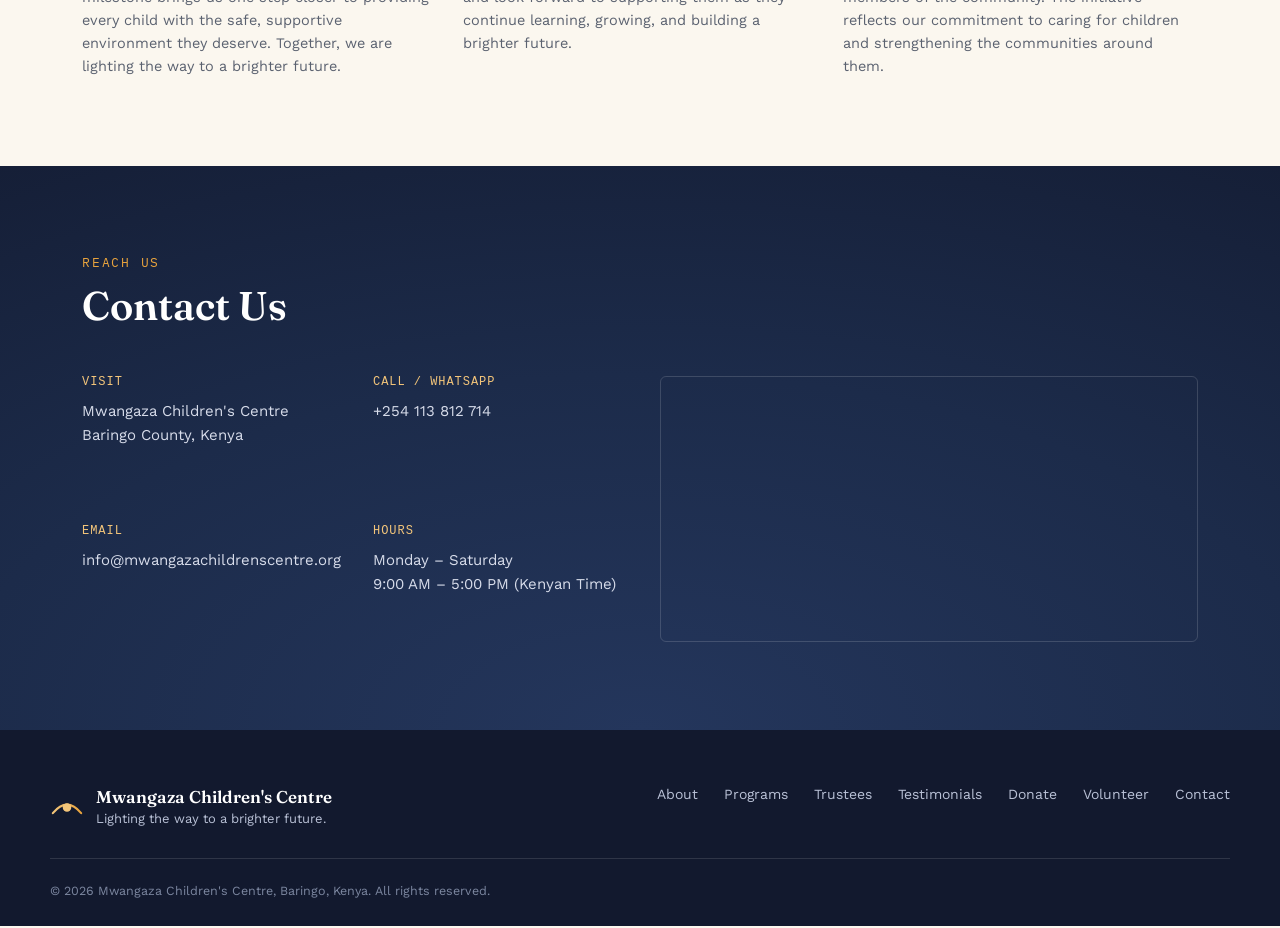
==== commit 7a9f659a: "Modified file, fixed images loading" ====
--- a/index.html
+++ b/index.html
@@ -162,12 +162,12 @@
       <p class="lead-text small">Replace these placeholders with real, consent-cleared photographs of the Centre, the children's activities, and community events.</p>
 
       <div class="gallery-grid">
-        <figure class="gallery-tile tile-a"><figcaption>Morning classes</figcaption></figure>
-        <figure class="gallery-tile tile-b"><figcaption>Shared meals</figcaption></figure>
-        <figure class="gallery-tile tile-c"><figcaption>Play &amp; recreation</figcaption></figure>
-        <figure class="gallery-tile tile-d"><figcaption>The dormitory</figcaption></figure>
-        <figure class="gallery-tile tile-e"><figcaption>Community outreach</figcaption></figure>
-        <figure class="gallery-tile tile-f"><figcaption>Graduation day</figcaption></figure>
+        <figure class="gallery-tile tile-a"><img src="img/classes.jpg" alt="Children in a morning class at Mwangaza Children's Centre"><figcaption>Morning classes</figcaption></figure>
+        <figure class="gallery-tile tile-b"><img src="img/sharedmeals.jpg" alt="Children having Shared Meals at Mwangaza Children's Centre"><figcaption>Shared meals</figcaption></figure>
+        <figure class="gallery-tile tile-c"><img src="img/play.jpg" alt="Children in playing at Mwangaza Children's Centre"><figcaption>Play &amp; recreation</figcaption></figure>
+        <figure class="gallery-tile tile-d"><img src="img/sleep.jpg" alt="Domitory at Mwangaza Children's Centre"><figcaption>The dormitory</figcaption></figure>
+        <figure class="gallery-tile tile-e"><img src="img/outreach.jpg" alt="Community outreach at Mwangaza Children's Centre"><figcaption>Community outreach</figcaption></figure>
+        <figure class="gallery-tile tile-f"><img src="img/graduation.jpg" alt="Graduation of one of the kids at Mwangaza Children's Centre"><figcaption>Graduation day</figcaption></figure>
       </div>
     </div>
   </section>
@@ -217,27 +217,27 @@
 
       <div class="trustees-grid">
         <div class="trustee-card">
-          <div class="trustee-photo" aria-hidden="true"></div>
-          <h4>Trustee name</h4>
+          <img src="img/boards.jpg" alt="Gideon Moi, Board Chairperson">
+          <h4>Gideon Moi</h4>
           <span class="trustee-role">Board Chairperson</span>
         </div>
         <div class="trustee-card">
-          <div class="trustee-photo" aria-hidden="true"></div>
-          <h4>Trustee name</h4>
+          <img src="img/trustee.jpg" alt="Dr Erick Rutto, Vice Chairperson">
+          <h4>Dr Erick Rutto</h4>
           <span class="trustee-role">Vice Chairperson</span>
         </div>
         <div class="trustee-card">
-          <div class="trustee-photo" aria-hidden="true"></div>
-          <h4>Trustee name</h4>
+          <img src="img/treasurer.jpg" alt="Dr. Doris Biwott Mengich, Treasurer">
+          <h4>Dr. Doris Biwott Mengich</h4>
           <span class="trustee-role">Treasurer</span>
         </div>
         <div class="trustee-card">
-          <div class="trustee-photo" aria-hidden="true"></div>
-          <h4>Trustee name</h4>
+          <img src="img/secretary.jpg" alt="Dr. Doris Biwott Mengich, Secretary">
+          <h4>Diana Siriti</h4>
           <span class="trustee-role">Secretary</span>
         </div>
       </div>
-      <p class="lead-text small trustees-note">Replace with the Centre's actual trustees, photos, and titles.</p>
+      <!-- <p class="lead-text small trustees-note">Replace with the Centre's actual trustees, photos, and titles.</p> -->
     </div>
   </section>
 
@@ -249,9 +249,11 @@
           <p class="eyebrow eyebrow-dark">Read more</p>
           <h2>Newsletters &amp; Brochures</h2>
           <p class="lead-text">Our newsletters share detailed updates on projects, achievements, and impact throughout the year — good for sharing with friends, family, or anyone considering a donation.</p>
-          <a href="#" class="btn btn-outline">View Publications</a>
-        </div>
-        <div class="publications-visual" aria-hidden="true"></div>
+          <a href="publications.html" class="btn btn-outline">View Publications</a>
+        </div>
+        <div class="publications-visual">
+          <img src="img/publications-collage.jpg" alt="Covers of recent Mwangaza Children's Centre newsletters and brochures">
+        </div>
       </div>
     </div>
   </section>
@@ -265,12 +267,22 @@
 
       <div class="testimonials-grid">
         <blockquote class="testimonial-card">
-          <p>"Placeholder testimonial — replace with a real quote from a sponsor describing their experience supporting the Centre."</p>
-          <footer>— Sponsor name, since 20XX</footer>
+          <p>"We learned about Mwangaza Children's Centre through our Rotary Club chapter in South Florida. We helped raise funds to build a wall around their campus to provide the children with much-needed security.
+
+It turns out that the wall was completed just prior to the election riots breaking out. Because of that wall, Mwangaza Children's Centre was not only able to protect its own children, but was also able to take in many more children from around the country to keep them safe and sheltered throughout the chaos.
+
+We are so grateful that our small contribution not only helped the children of Mwangaza Children's Centre, but literally helped save the lives of so many others from around Kenya."</p>
+          <footer>— Benjamin Cheboi
+Governor, Baringo County, 
+Since 2024</footer>
         </blockquote>
         <blockquote class="testimonial-card">
-          <p>"Placeholder testimonial — replace with a real quote from a sponsor describing their experience supporting the Centre."</p>
-          <footer>— Sponsor name, since 20XX</footer>
+          <p>"If you have ever visited East Africa, you would see the extraordinary level of poverty and, most heartbreakingly, the high number of children living and working on the streets. When you walk by them, you want to give them money so they can eat, but that only helps them for that day.
+
+Mwangaza Children's Centre gives us a chance to make a lasting impact every single day, and we are so happy to have found them.
+
+The child we sponsor was once living on the streets of his small village and struggling with substance abuse. Today, he is enrolling in college! We are so proud and so grateful to Mwangaza Children's Centre for supporting his rehabilitation and education, both in and out of the classroom."</p>
+          <footer>— Kim Parsons, since 2023</footer>
         </blockquote>
       </div>
       <a href="#" class="btn btn-outline testimonials-link">Read More Testimonials</a>
@@ -363,19 +375,21 @@
 
       <div class="news-grid">
         <article class="news-card">
-          <span class="news-date">Placeholder date</span>
+          <span class="news-date">August 2026</span>
           <h3>New classroom block completed</h3>
-          <p>A short summary of the update goes here — replace with the Centre's real news and stories.</p>
+          <p>A new classroom block is now complete at Mwangaza Children's Centre, creating a brighter and more welcoming space for learning. This milestone brings us one step closer to providing every child with the safe, supportive environment they deserve.
+
+Together, we are lighting the way to a brighter future.</p>
         </article>
         <article class="news-card">
-          <span class="news-date">Placeholder date</span>
+          <span class="news-date">January 2025</span>
           <h3>12 children join secondary school</h3>
-          <p>A short summary of the update goes here — replace with the Centre's real news and stories.</p>
+          <p>Twelve children from Mwangaza Children's Centre have taken an exciting step into secondary school. We celebrate their hard work and look forward to supporting them as they continue learning, growing, and building a brighter future.</p>
         </article>
         <article class="news-card">
-          <span class="news-date">Placeholder date</span>
+          <span class="news-date">May 2026</span>
           <h3>Community outreach in Marigat</h3>
-          <p>A short summary of the update goes here — replace with the Centre's real news and stories.</p>
+          <p>Mwangaza Children's Centre reached out to families in Marigat, sharing support, encouragement, and essential resources with members of the community. The initiative reflects our commitment to caring for children and strengthening the communities around them.</p>
         </article>
       </div>
     </div>
@@ -395,7 +409,7 @@
           </div>
           <div class="contact-item">
             <h4>Call / WhatsApp</h4>
-            <p><a href="tel:+254700000000">+254 7XX XXX XXX</a></p>
+            <p><a href="tel:+254700000000">+254 113 812 714</a></p>
           </div>
           <div class="contact-item">
             <h4>Email</h4>
--- a/css/styles.css
+++ b/css/styles.css
@@ -0,0 +1,504 @@
+/* ============================================
+   MWANGAZA CHILDREN'S CENTRE — design tokens
+   Palette: dusk-to-dawn over Lake Baringo
+   ============================================ */
+:root{
+  --indigo-deep:   #1C2B4A;
+  --indigo-night:  #12192E;
+  --gold-glow:     #E8A33D;
+  --gold-soft:     #F3C57A;
+  --gold-pale:     #FCE2AE;
+  --clay-earth:    #8B5E3C;
+  --teal-acacia:   #3F6B5C;
+  --cream:         #FBF7EF;
+  --ink:           #1E2433;
+  --ink-soft:      #5B6270;
+  --line:          #E7E0D2;
+
+  --font-display: 'Fraunces', serif;
+  --font-body: 'Work Sans', sans-serif;
+  --font-mono: 'IBM Plex Mono', monospace;
+
+  --container: 1180px;
+}
+
+*,*::before,*::after{ box-sizing:border-box; }
+html{ scroll-behavior:smooth; }
+body{
+  margin:0;
+  font-family:var(--font-body);
+  color:var(--ink);
+  background:var(--cream);
+  -webkit-font-smoothing:antialiased;
+}
+img,svg{ display:block; max-width:100%; }
+a{ color:inherit; text-decoration:none; }
+ul,ol{ margin:0; padding:0; list-style:none; }
+h1,h2,h3,h4{ font-family:var(--font-display); font-weight:600; margin:0; line-height:1.08; }
+p{ margin:0; }
+
+@media (prefers-reduced-motion: reduce){
+  html{ scroll-behavior:auto; }
+  *{ animation-duration:0.001ms !important; animation-iteration-count:1 !important; transition-duration:0.001ms !important; }
+}
+
+.section-inner{
+  max-width:var(--container);
+  margin:0 auto;
+  padding:88px 32px;
+}
+.section-narrow{ max-width:640px; }
+@media (max-width:700px){
+  .section-inner{ padding:64px 20px; }
+}
+
+.eyebrow{
+  font-family:var(--font-mono);
+  font-size:12.5px;
+  letter-spacing:.14em;
+  text-transform:uppercase;
+  color:var(--gold-glow);
+  margin-bottom:14px;
+  display:block;
+}
+.eyebrow-dark{ color:var(--clay-earth); }
+
+.lead-text{
+  font-size:18px;
+  line-height:1.65;
+  color:var(--ink-soft);
+  max-width:620px;
+  margin-top:18px;
+}
+.lead-text.small{ font-size:16px; }
+.light-text{ color:#C7CEDE; }
+
+.btn{
+  display:inline-flex;
+  align-items:center;
+  justify-content:center;
+  padding:13px 26px;
+  border-radius:100px;
+  font-weight:600;
+  font-size:15px;
+  border:1.5px solid transparent;
+  cursor:pointer;
+  transition:transform .18s ease, box-shadow .18s ease, background .18s ease, color .18s ease;
+}
+.btn-primary{
+  background:linear-gradient(135deg, var(--gold-soft), var(--gold-glow));
+  color:var(--indigo-night);
+  box-shadow:0 8px 20px -8px rgba(232,163,61,.55);
+}
+.btn-primary:hover{ transform:translateY(-2px); box-shadow:0 12px 24px -8px rgba(232,163,61,.65); }
+.btn-ghost{
+  border-color:rgba(255,255,255,.5);
+  color:#fff;
+}
+.btn-ghost:hover{ background:rgba(255,255,255,.12); }
+
+/* ============ dawn progress line ============ */
+.dawn-progress{
+  position:fixed; top:0; left:0; height:3px; width:0%;
+  background:linear-gradient(90deg, var(--indigo-deep), var(--gold-glow));
+  z-index:200; transition:width .1s linear;
+}
+
+/* ============ header ============ */
+.site-header{
+  position:sticky; top:0; z-index:100;
+  background:rgba(251,247,239,.86);
+  backdrop-filter:blur(10px);
+  border-bottom:1px solid var(--line);
+}
+.header-inner{
+  max-width:var(--container);
+  margin:0 auto;
+  padding:16px 32px;
+  display:flex; align-items:center; justify-content:space-between; gap:24px;
+}
+.brand{ display:flex; align-items:center; gap:10px; }
+.brand-mark{ width:34px; height:34px; flex-shrink:0; }
+.brand-word{
+  font-family:var(--font-display);
+  font-weight:600;
+  font-size:19px;
+  color:var(--indigo-deep);
+  line-height:1.1;
+  display:flex; flex-direction:column;
+}
+.brand-sub{
+  font-family:var(--font-body);
+  font-weight:500;
+  font-size:11px;
+  letter-spacing:.05em;
+  text-transform:uppercase;
+  color:var(--ink-soft);
+}
+.main-nav{ display:flex; gap:30px; }
+.main-nav a{
+  font-size:14.5px; font-weight:500; color:var(--ink);
+  position:relative; padding:4px 0;
+}
+.main-nav a::after{
+  content:''; position:absolute; left:0; bottom:0; height:2px; width:0;
+  background:var(--gold-glow); transition:width .2s ease;
+}
+.main-nav a:hover::after{ width:100%; }
+.header-actions{ display:flex; align-items:center; gap:14px; }
+.nav-toggle{
+  display:none; flex-direction:column; justify-content:center; gap:5px;
+  width:34px; height:34px; background:none; border:none; cursor:pointer; padding:0;
+}
+.nav-toggle span{ height:2px; width:100%; background:var(--indigo-deep); border-radius:2px; }
+
+@media (max-width:880px){
+  .main-nav{
+    position:absolute; top:100%; left:0; right:0;
+    flex-direction:column; gap:0;
+    background:var(--cream);
+    border-bottom:1px solid var(--line);
+    max-height:0; overflow:hidden;
+    transition:max-height .3s ease;
+  }
+  .main-nav.open{ max-height:420px; }
+  .main-nav a{ padding:16px 24px; border-top:1px solid var(--line); }
+  .nav-toggle{ display:flex; }
+}
+
+/* ============ hero ============ */
+.hero{
+  position:relative;
+  min-height:88vh;
+  display:flex; align-items:center;
+  background:radial-gradient(120% 100% at 50% 0%, #2C3E63 0%, var(--indigo-deep) 45%, var(--indigo-night) 100%);
+  overflow:hidden;
+}
+.hero-sky{ position:absolute; inset:0; }
+.hero-sun{
+  position:absolute;
+  left:50%; top:38%;
+  width:340px; height:340px;
+  transform:translate(-50%,-50%);
+  border-radius:50%;
+  background:radial-gradient(circle, var(--gold-pale) 0%, var(--gold-glow) 55%, rgba(232,163,61,0) 75%);
+  filter:blur(2px);
+  animation:rise 3.2s ease-out;
+}
+@keyframes rise{
+  from{ transform:translate(-50%,10%); opacity:0; }
+  to{ transform:translate(-50%,-50%); opacity:1; }
+}
+.hero-horizon{
+  position:absolute; left:0; right:0; bottom:-2px; width:100%; height:22vh; min-height:140px;
+}
+.hero-content{
+  position:relative; z-index:2;
+  max-width:var(--container);
+  margin:0 auto;
+  padding:0 32px;
+  color:#fff;
+}
+.hero .eyebrow{ color:var(--gold-soft); }
+.hero h1{
+  font-size:clamp(38px, 6vw, 68px);
+  font-weight:600;
+  letter-spacing:-.01em;
+  color:#fff;
+}
+.hero-lede{
+  margin-top:22px;
+  font-size:18px;
+  line-height:1.65;
+  color:#D7DCEA;
+  max-width:520px;
+}
+.hero-actions{ display:flex; gap:16px; margin-top:34px; flex-wrap:wrap; }
+
+.btn-outline{
+  border-color:var(--indigo-deep);
+  color:var(--indigo-deep);
+  background:transparent;
+}
+.btn-outline:hover{ background:var(--indigo-deep); color:#fff; }
+
+/* ============ about ============ */
+.about h2{ font-size:clamp(30px,4vw,42px); max-width:640px; }
+.mission-vision{
+  margin-top:48px;
+  display:grid;
+  grid-template-columns:1fr 1fr;
+  gap:24px;
+}
+.mv-card{
+  background:#fff;
+  border:1px solid var(--line);
+  border-left:3px solid var(--teal-acacia);
+  padding:26px 28px;
+  border-radius:4px;
+}
+.mv-card h4{
+  font-family:var(--font-mono); font-size:12px; letter-spacing:.08em; text-transform:uppercase;
+  color:var(--clay-earth); margin:0;
+}
+.mv-card p{ margin-top:12px; color:var(--ink-soft); line-height:1.6; font-size:15px; }
+@media (max-width:700px){ .mission-vision{ grid-template-columns:1fr; } }
+
+.values-grid{
+  margin-top:56px;
+  display:grid;
+  grid-template-columns:repeat(3,1fr);
+  gap:1px;
+  background:var(--line);
+  border:1px solid var(--line);
+}
+.value-card{ background:var(--cream); padding:36px 30px; }
+.value-mark{ font-family:var(--font-mono); color:var(--gold-glow); font-size:13px; }
+.value-card h3{ font-size:22px; margin-top:14px; }
+.value-card p{ margin-top:12px; color:var(--ink-soft); line-height:1.6; font-size:15px; }
+@media (max-width:760px){ .values-grid{ grid-template-columns:1fr; } }
+
+/* ============ programs ============ */
+.programs{ background:#fff; }
+.programs h2{ font-size:clamp(30px,4vw,42px); max-width:560px; margin-top:8px; }
+.programs-grid{
+  margin-top:56px;
+  display:grid;
+  grid-template-columns:repeat(4,1fr);
+  gap:28px;
+}
+.program-card{
+  border:1px solid var(--line);
+  padding:30px 24px;
+  border-radius:4px;
+  transition:border-color .2s ease, transform .2s ease;
+}
+.program-card:hover{ border-color:var(--gold-glow); transform:translateY(-4px); }
+.program-icon{ width:40px; height:40px; color:var(--teal-acacia); margin-bottom:20px; }
+.program-card h3{ font-size:19px; }
+.program-card p{ margin-top:10px; color:var(--ink-soft); font-size:14.5px; line-height:1.6; }
+@media (max-width:960px){ .programs-grid{ grid-template-columns:1fr 1fr; } }
+@media (max-width:560px){ .programs-grid{ grid-template-columns:1fr; } }
+
+/* ============ gallery ============ */
+.gallery h2{ font-size:clamp(30px,4vw,42px); }
+.gallery-grid{
+  margin-top:48px;
+  display:grid;
+  grid-template-columns:repeat(3,1fr);
+  gap:16px;
+}
+.gallery-tile{
+  margin:0; position:relative; aspect-ratio:4/3; border-radius:6px; overflow:hidden;
+  display:flex; align-items:flex-end;
+}
+.gallery-tile figcaption{
+  position:relative; z-index:2;
+  padding:16px; color:#fff; font-size:13.5px; font-weight:500;
+  background:linear-gradient(0deg, rgba(18,25,46,.65), transparent 70%);
+  width:100%;
+}
+.tile-a{ background:linear-gradient(135deg,#3F6B5C,#1C2B4A); }
+.tile-b{ background:linear-gradient(135deg,#E8A33D,#8B5E3C); }
+.tile-c{ background:linear-gradient(135deg,#1C2B4A,#3F6B5C); }
+.tile-d{ background:linear-gradient(135deg,#8B5E3C,#E8A33D); }
+.tile-e{ background:linear-gradient(135deg,#3F6B5C,#F3C57A); }
+.tile-f{ background:linear-gradient(135deg,#1C2B4A,#8B5E3C); }
+@media (max-width:760px){ .gallery-grid{ grid-template-columns:1fr 1fr; } }
+
+/* ============ impact stats ============ */
+.impact-stats{
+  background:radial-gradient(120% 140% at 50% 0%, #24365C 0%, var(--indigo-deep) 45%, var(--indigo-night) 100%);
+  color:#fff;
+}
+.light-heading{ color:#fff; font-size:clamp(28px,4vw,40px); max-width:600px; margin-top:8px; }
+.stats-row{
+  margin-top:56px;
+  display:grid;
+  grid-template-columns:repeat(3,1fr);
+  gap:0;
+  border-top:1px solid rgba(255,255,255,.18);
+}
+.stat{
+  padding:32px 24px 24px 0;
+  border-bottom:2px solid var(--gold-glow);
+}
+.stat-num{
+  font-family:var(--font-mono);
+  font-size:clamp(30px,3.4vw,44px);
+  font-weight:500;
+  display:block;
+  color:var(--gold-soft);
+}
+.stat-label{
+  display:block; margin-top:10px; font-size:13.5px;
+  letter-spacing:.03em; color:#B9C1D6;
+  max-width:220px;
+}
+@media (max-width:760px){ .stats-row{ grid-template-columns:1fr 1fr; } }
+@media (max-width:460px){ .stats-row{ grid-template-columns:1fr; } }
+
+/* ============ trustees ============ */
+.trustees{ background:#fff; }
+.trustees h2{ font-size:clamp(30px,4vw,42px); }
+.trustees-grid{
+  margin-top:48px;
+  display:grid;
+  grid-template-columns:repeat(4,1fr);
+  gap:24px;
+}
+.trustee-card{ text-align:center; }
+.trustee-photo{
+  aspect-ratio:1/1;
+  border-radius:50%;
+  background:linear-gradient(135deg, var(--teal-acacia), var(--indigo-deep));
+  margin:0 auto 16px;
+}
+.trustee-card h4{ font-family:var(--font-body); font-weight:600; font-size:15px; margin:0; }
+.trustee-role{ display:block; margin-top:4px; font-size:13px; color:var(--ink-soft); }
+.trustees-note{ margin-top:32px; }
+@media (max-width:760px){ .trustees-grid{ grid-template-columns:1fr 1fr; } }
+
+/* ============ publications ============ */
+.publications{ background:var(--cream); }
+.publications-inner{
+  display:grid;
+  grid-template-columns:1.1fr 1fr;
+  gap:48px;
+  align-items:center;
+}
+.publications-visual{
+  aspect-ratio:4/3;
+  border-radius:6px;
+  background:linear-gradient(135deg, var(--gold-soft), var(--clay-earth));
+}
+.publications h2{ font-size:clamp(28px,4vw,38px); }
+@media (max-width:820px){
+  .publications-inner{ grid-template-columns:1fr; }
+  .publications-visual{ order:-1; }
+}
+
+/* ============ testimonials ============ */
+.testimonials{ background:#fff; }
+.testimonials h2{ font-size:clamp(30px,4vw,42px); }
+.testimonials-grid{
+  margin-top:48px;
+  display:grid;
+  grid-template-columns:1fr 1fr;
+  gap:24px;
+}
+.testimonial-card{
+  margin:0;
+  background:var(--cream);
+  border-left:3px solid var(--gold-glow);
+  padding:28px 26px;
+  border-radius:4px;
+}
+.testimonial-card p{ font-family:var(--font-display); font-size:18px; line-height:1.5; color:var(--ink); font-style:italic; }
+.testimonial-card footer{ margin-top:16px; font-size:13.5px; color:var(--ink-soft); font-style:normal; }
+.testimonials-link{ margin-top:36px; }
+@media (max-width:700px){ .testimonials-grid{ grid-template-columns:1fr; } }
+
+/* ============ donate ============ */
+.donate h2{ font-size:clamp(30px,4vw,42px); }
+.donate-grid{
+  margin-top:48px;
+  display:grid;
+  grid-template-columns:repeat(3,1fr);
+  gap:24px;
+}
+.donate-card{
+  background:#fff;
+  border:1px solid var(--line);
+  border-top:3px solid var(--gold-glow);
+  padding:30px 26px;
+  border-radius:4px;
+}
+.donate-card h3{ font-size:19px; }
+.donate-details{ margin-top:18px; }
+.donate-details > div{ display:flex; justify-content:space-between; gap:12px; padding:10px 0; border-bottom:1px dashed var(--line); }
+.donate-details dt{ color:var(--ink-soft); font-size:14px; }
+.donate-details dd{ margin:0; font-family:var(--font-mono); font-size:14px; text-align:right; }
+.donate-note{ margin-top:16px; font-size:14px; color:var(--ink-soft); line-height:1.6; }
+.badge{
+  display:inline-block; margin-top:16px; padding:6px 14px; border-radius:100px;
+  background:var(--cream); border:1px solid var(--line);
+  font-family:var(--font-mono); font-size:12px; color:var(--clay-earth);
+}
+@media (max-width:860px){ .donate-grid{ grid-template-columns:1fr; } }
+
+/* ============ volunteer / form ============ */
+.volunteer{ background:#fff; }
+.volunteer h2{ font-size:clamp(28px,4vw,38px); }
+.contact-form{ margin-top:40px; display:flex; flex-direction:column; gap:20px; }
+.form-row{ display:flex; flex-direction:column; gap:8px; }
+.form-row-split{ display:grid; grid-template-columns:1fr 1fr; gap:20px; }
+@media (max-width:600px){ .form-row-split{ grid-template-columns:1fr; } }
+label{ font-size:13.5px; font-weight:600; color:var(--ink); }
+input, select, textarea{
+  font-family:var(--font-body);
+  font-size:15px;
+  padding:13px 14px;
+  border:1.5px solid var(--line);
+  border-radius:4px;
+  background:var(--cream);
+  color:var(--ink);
+  outline:none;
+  transition:border-color .18s ease;
+}
+input:focus, select:focus, textarea:focus{ border-color:var(--gold-glow); }
+.hidden-field{ position:absolute; left:-9999px; }
+.contact-form .btn{ align-self:flex-start; margin-top:6px; }
+
+/* ============ news ============ */
+.news h2{ font-size:clamp(30px,4vw,42px); }
+.news-grid{ margin-top:48px; display:grid; grid-template-columns:repeat(3,1fr); gap:26px; }
+.news-card{ border-top:1px solid var(--line); padding-top:20px; }
+.news-date{ font-family:var(--font-mono); font-size:12px; color:var(--gold-glow); letter-spacing:.05em; text-transform:uppercase; }
+.news-card h3{ font-size:19px; margin-top:12px; }
+.news-card p{ margin-top:10px; color:var(--ink-soft); font-size:14.5px; line-height:1.6; }
+@media (max-width:860px){ .news-grid{ grid-template-columns:1fr; } }
+
+/* ============ contact ============ */
+.contact{
+  background:radial-gradient(120% 140% at 50% 100%, #24365C 0%, var(--indigo-deep) 45%, var(--indigo-night) 100%);
+  color:#fff;
+}
+.contact-grid{
+  margin-top:48px;
+  display:grid;
+  grid-template-columns:1fr 1fr;
+  gap:40px;
+}
+.contact-info{ display:grid; grid-template-columns:1fr 1fr; gap:32px; }
+.contact-item h4{
+  font-family:var(--font-mono); font-size:12px; letter-spacing:.08em; text-transform:uppercase;
+  color:var(--gold-soft); font-weight:500; margin:0;
+}
+.contact-item p{ margin-top:10px; line-height:1.6; color:#D7DCEA; font-size:15px; }
+.contact-item a:hover{ color:var(--gold-soft); }
+.contact-map{ border-radius:6px; overflow:hidden; border:1px solid rgba(255,255,255,.15); min-height:260px; }
+.contact-map iframe{ width:100%; height:100%; min-height:260px; border:0; }
+@media (max-width:860px){
+  .contact-grid{ grid-template-columns:1fr; }
+  .contact-info{ grid-template-columns:1fr 1fr; }
+}
+
+/* ============ footer ============ */
+.site-footer{ background:var(--indigo-night); color:#B9C1D6; padding:56px 32px 28px; }
+.footer-inner{
+  max-width:var(--container); margin:0 auto;
+  display:flex; justify-content:space-between; align-items:flex-start; flex-wrap:wrap; gap:32px;
+  padding-bottom:32px; border-bottom:1px solid rgba(255,255,255,.12);
+}
+.footer-brand{ display:flex; align-items:center; gap:12px; }
+.footer-name{ color:#fff; font-family:var(--font-display); font-weight:600; font-size:17px; }
+.footer-tag{ font-size:13px; margin-top:4px; }
+.footer-nav{ display:flex; gap:26px; flex-wrap:wrap; }
+.footer-nav a{ font-size:14px; }
+.footer-nav a:hover{ color:var(--gold-soft); }
+.footer-copy{ max-width:var(--container); margin:24px auto 0; font-size:12.5px; color:#7C87A0; }
+
+/* ============ reveal-on-scroll ============ */
+.reveal{ opacity:0; transform:translateY(24px); transition:opacity .7s ease, transform .7s ease; }
+.reveal.is-visible{ opacity:1; transform:translateY(0); }
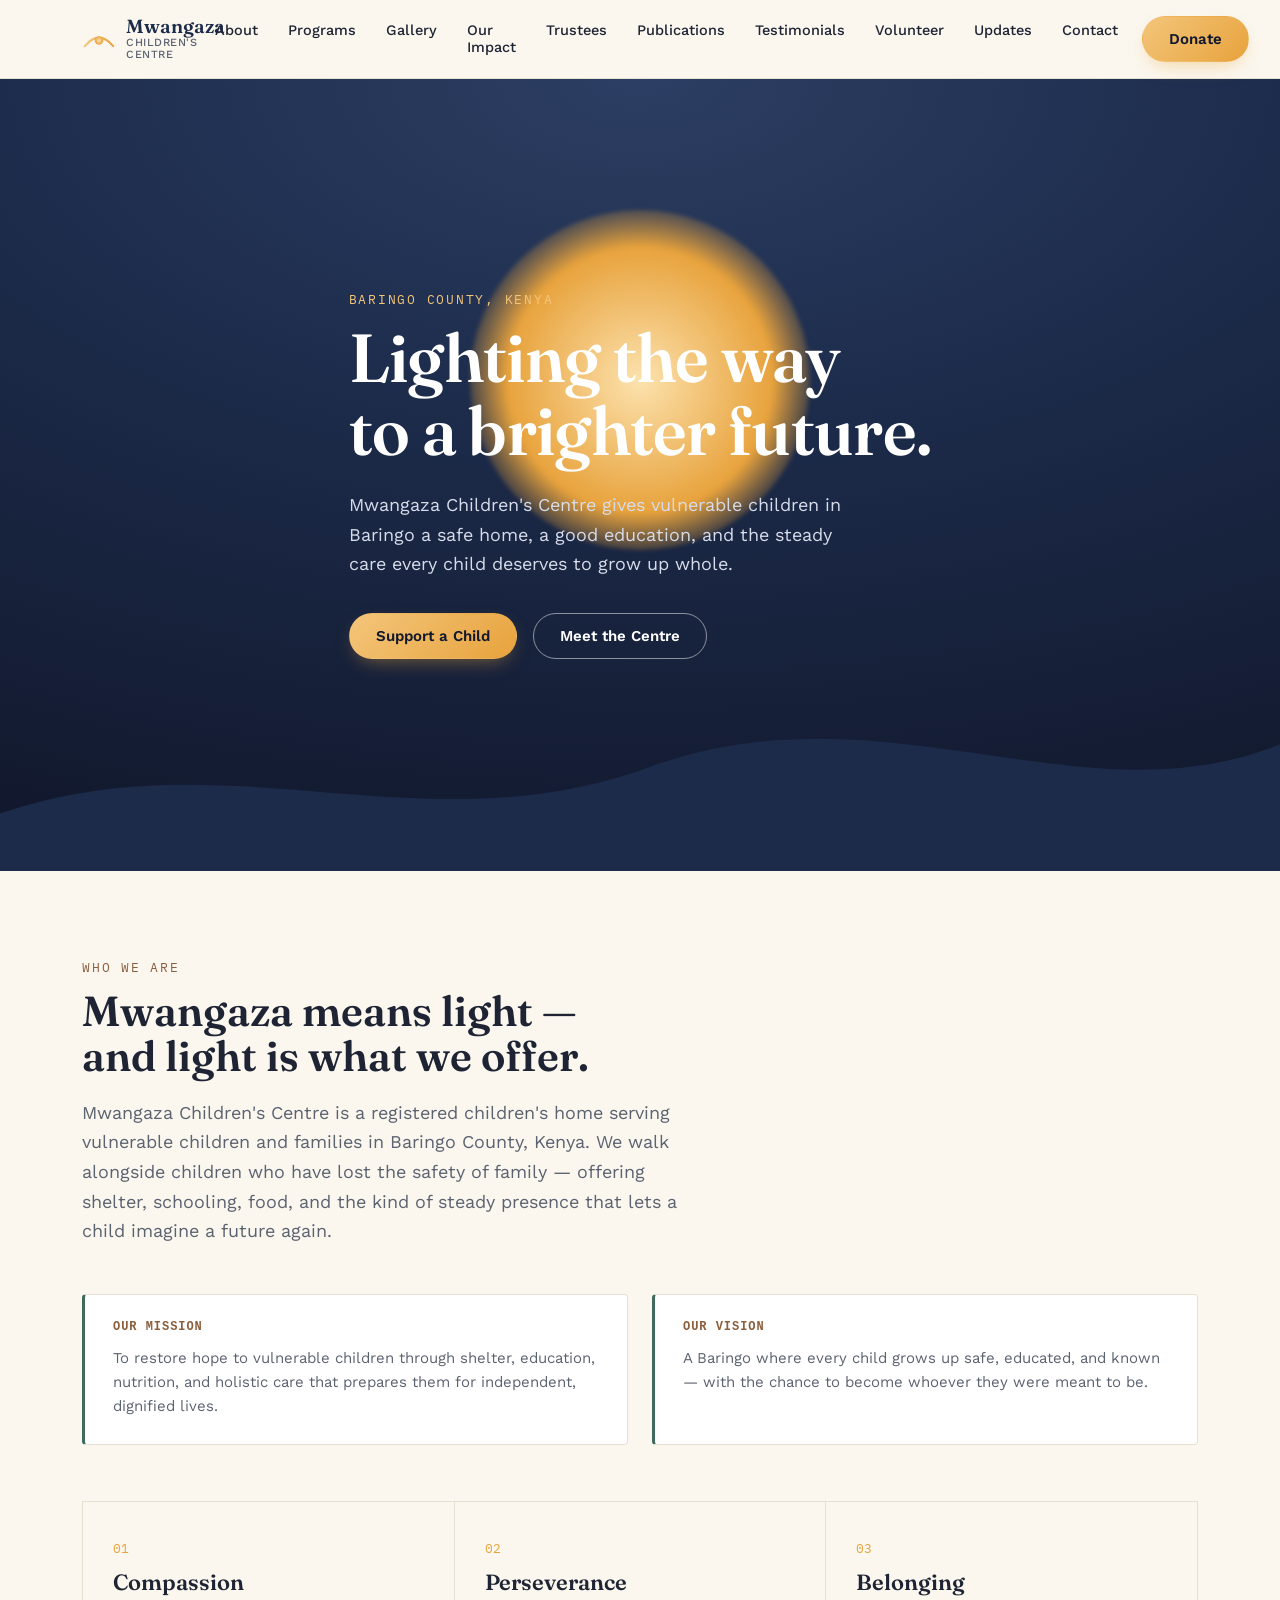
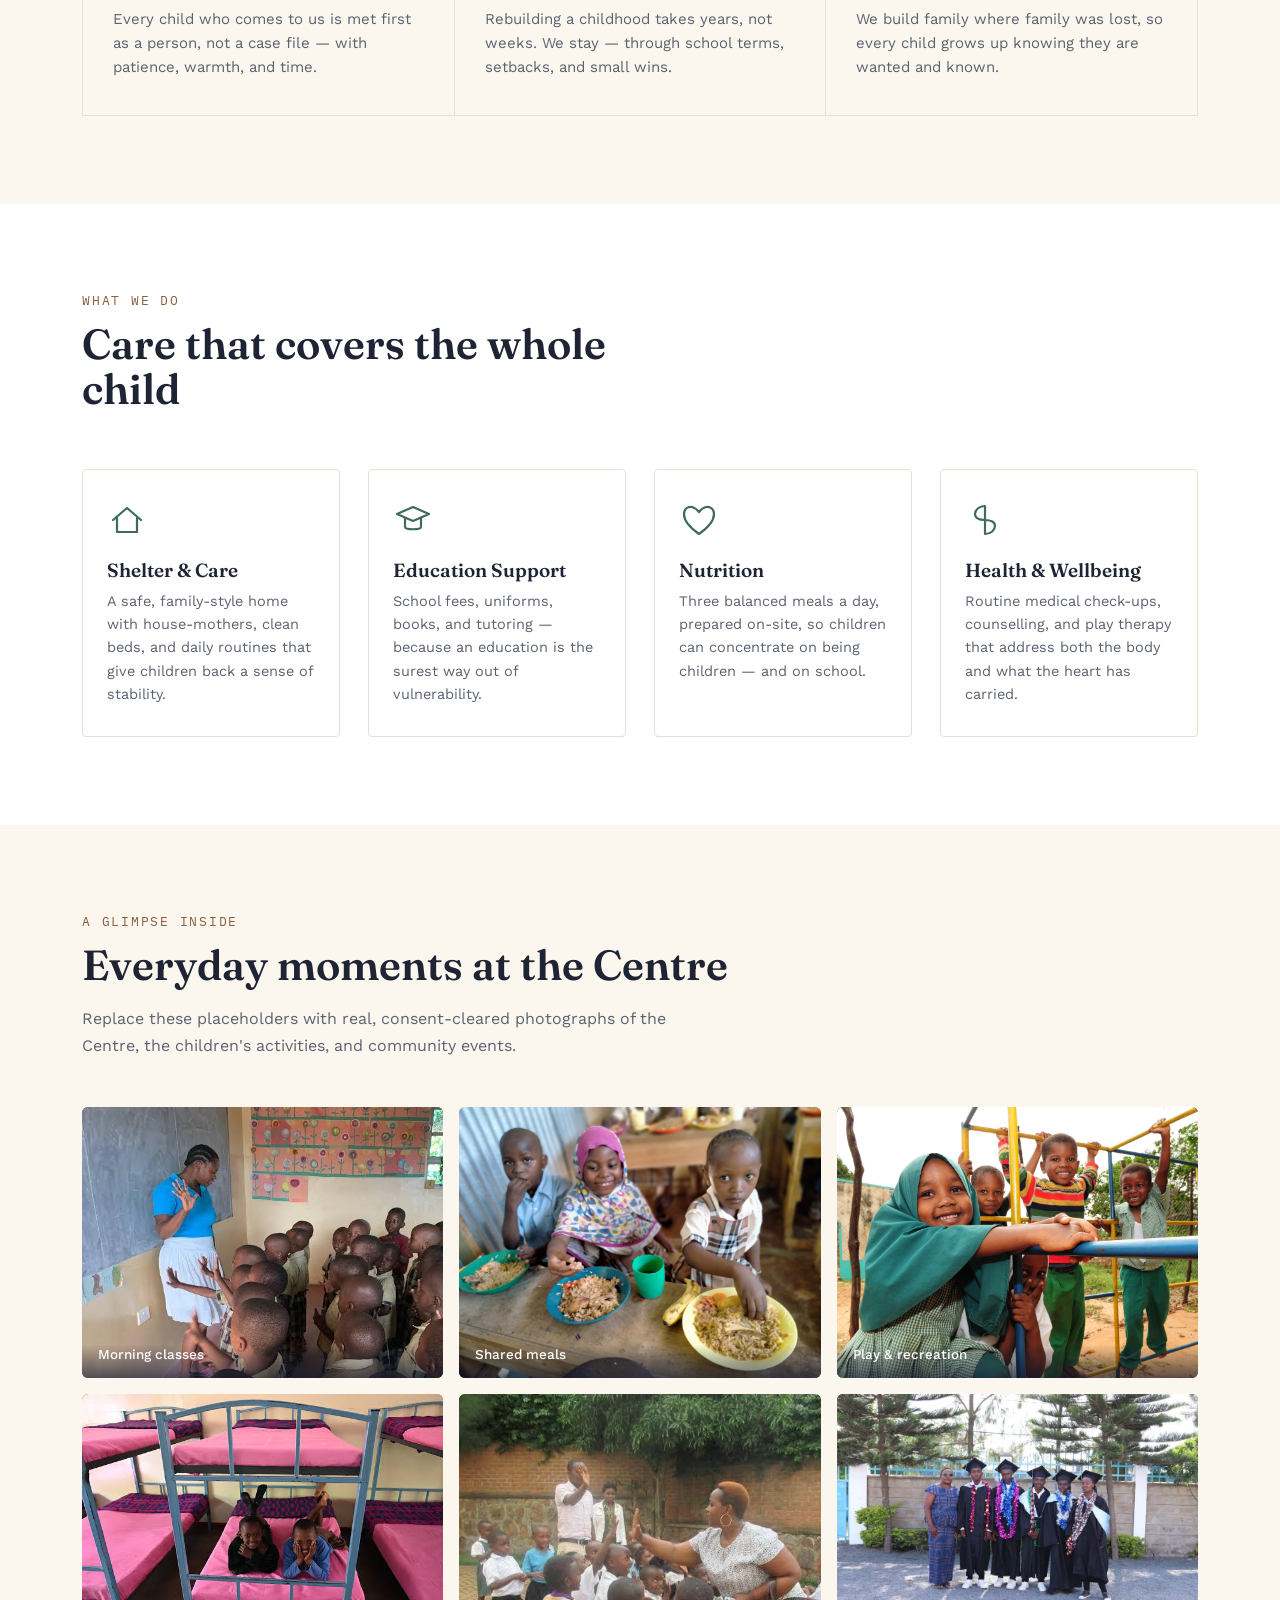
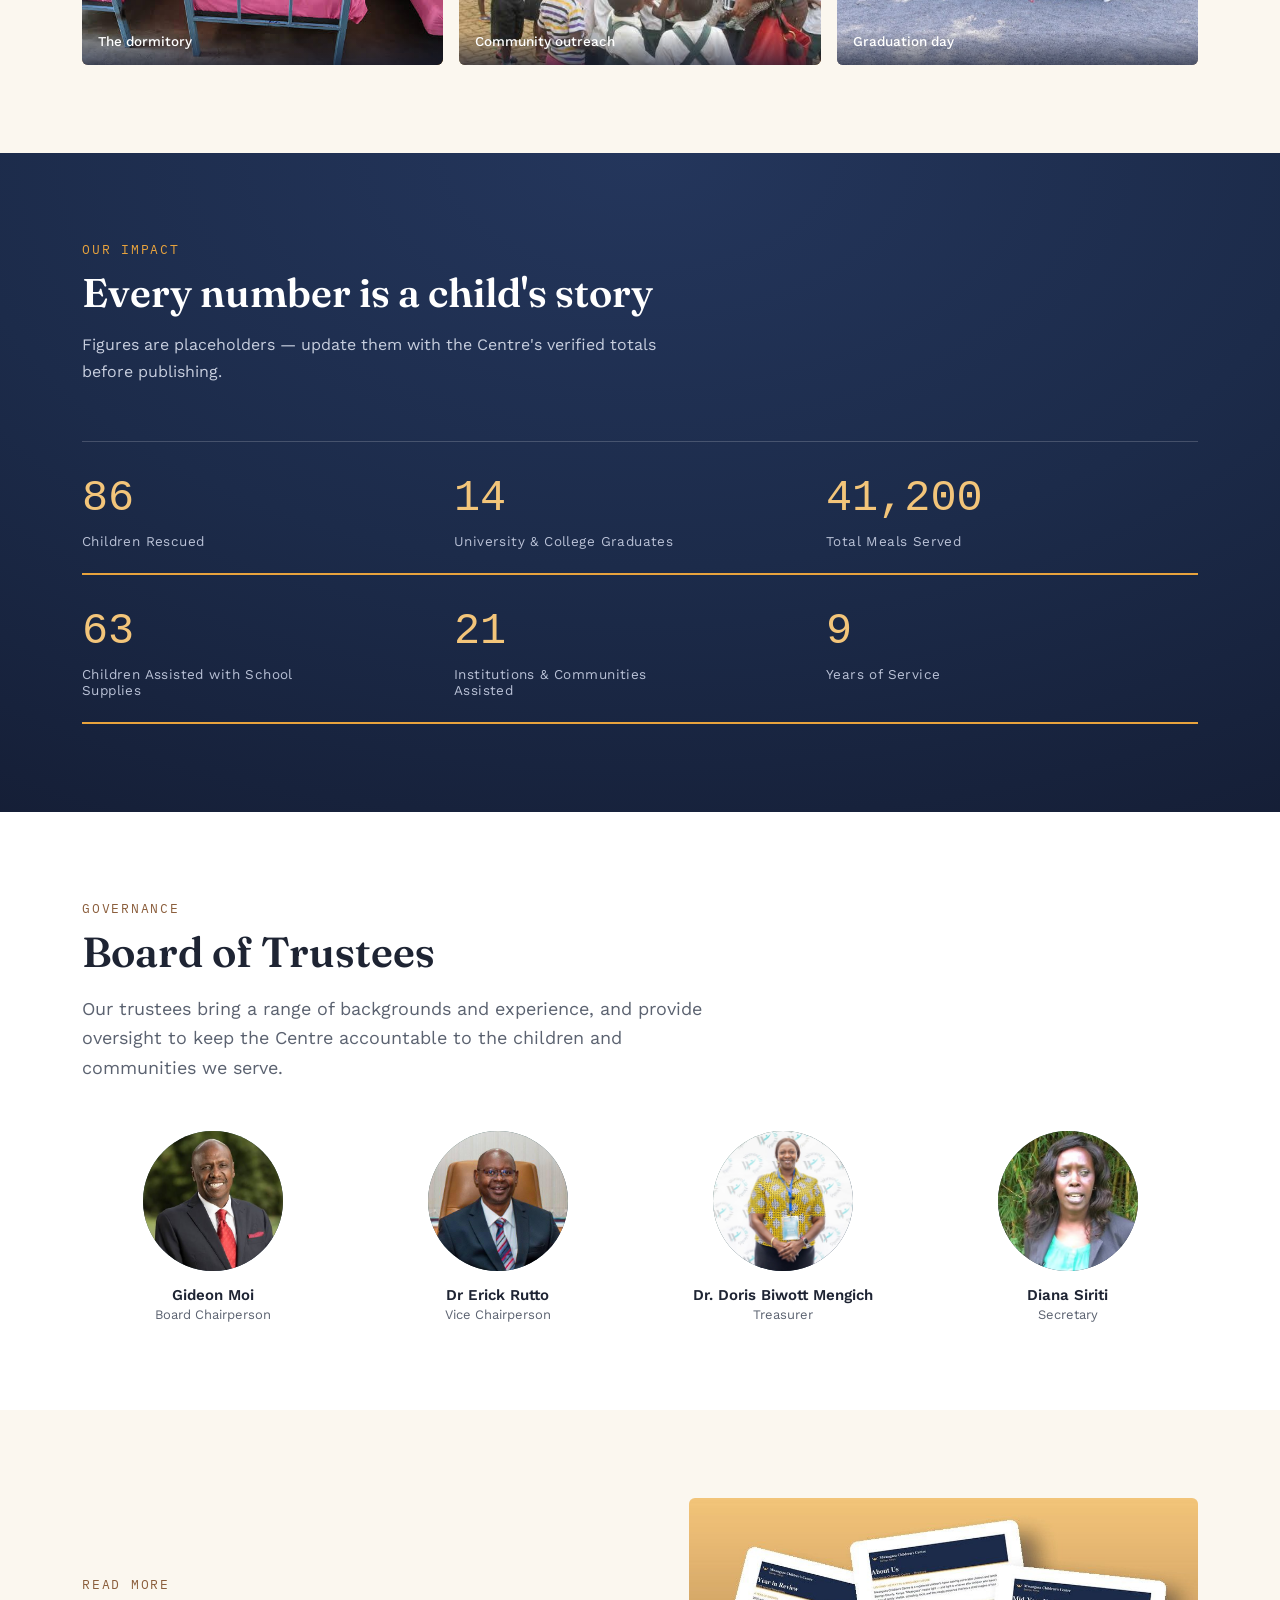
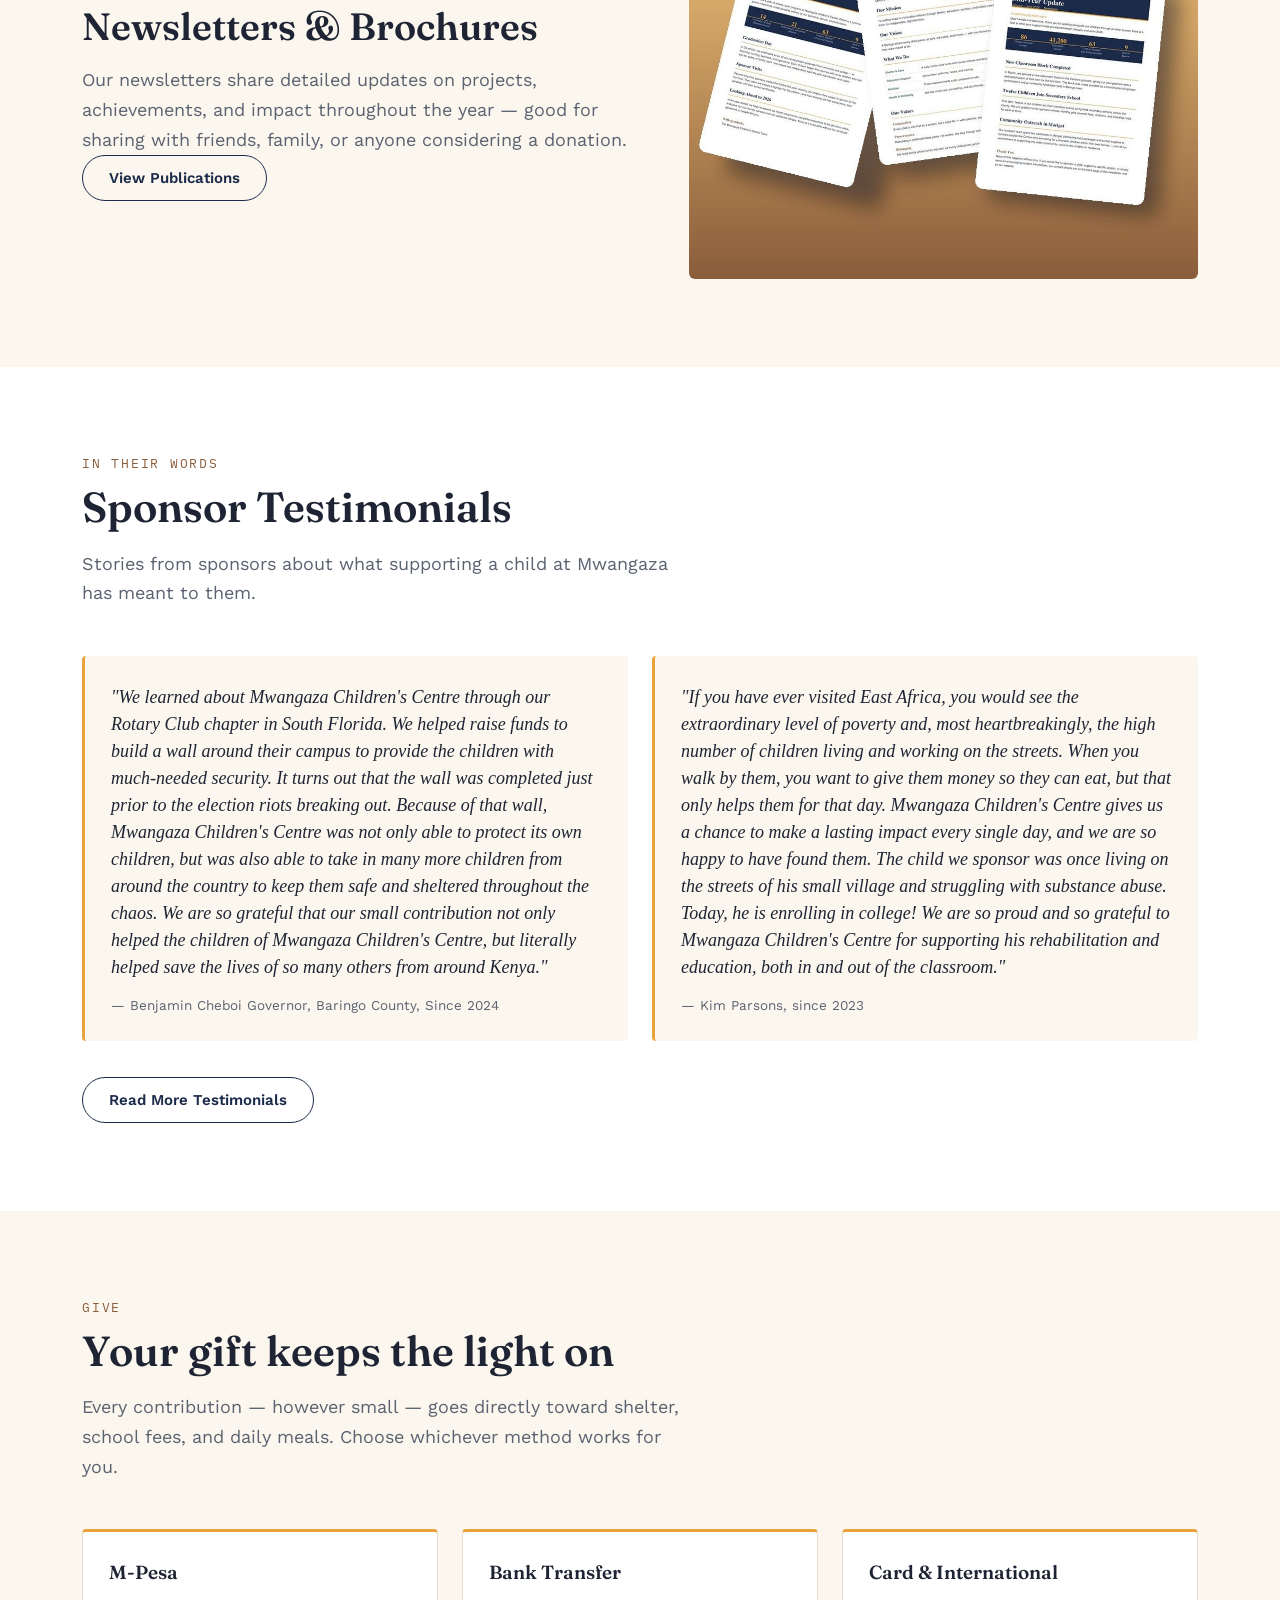
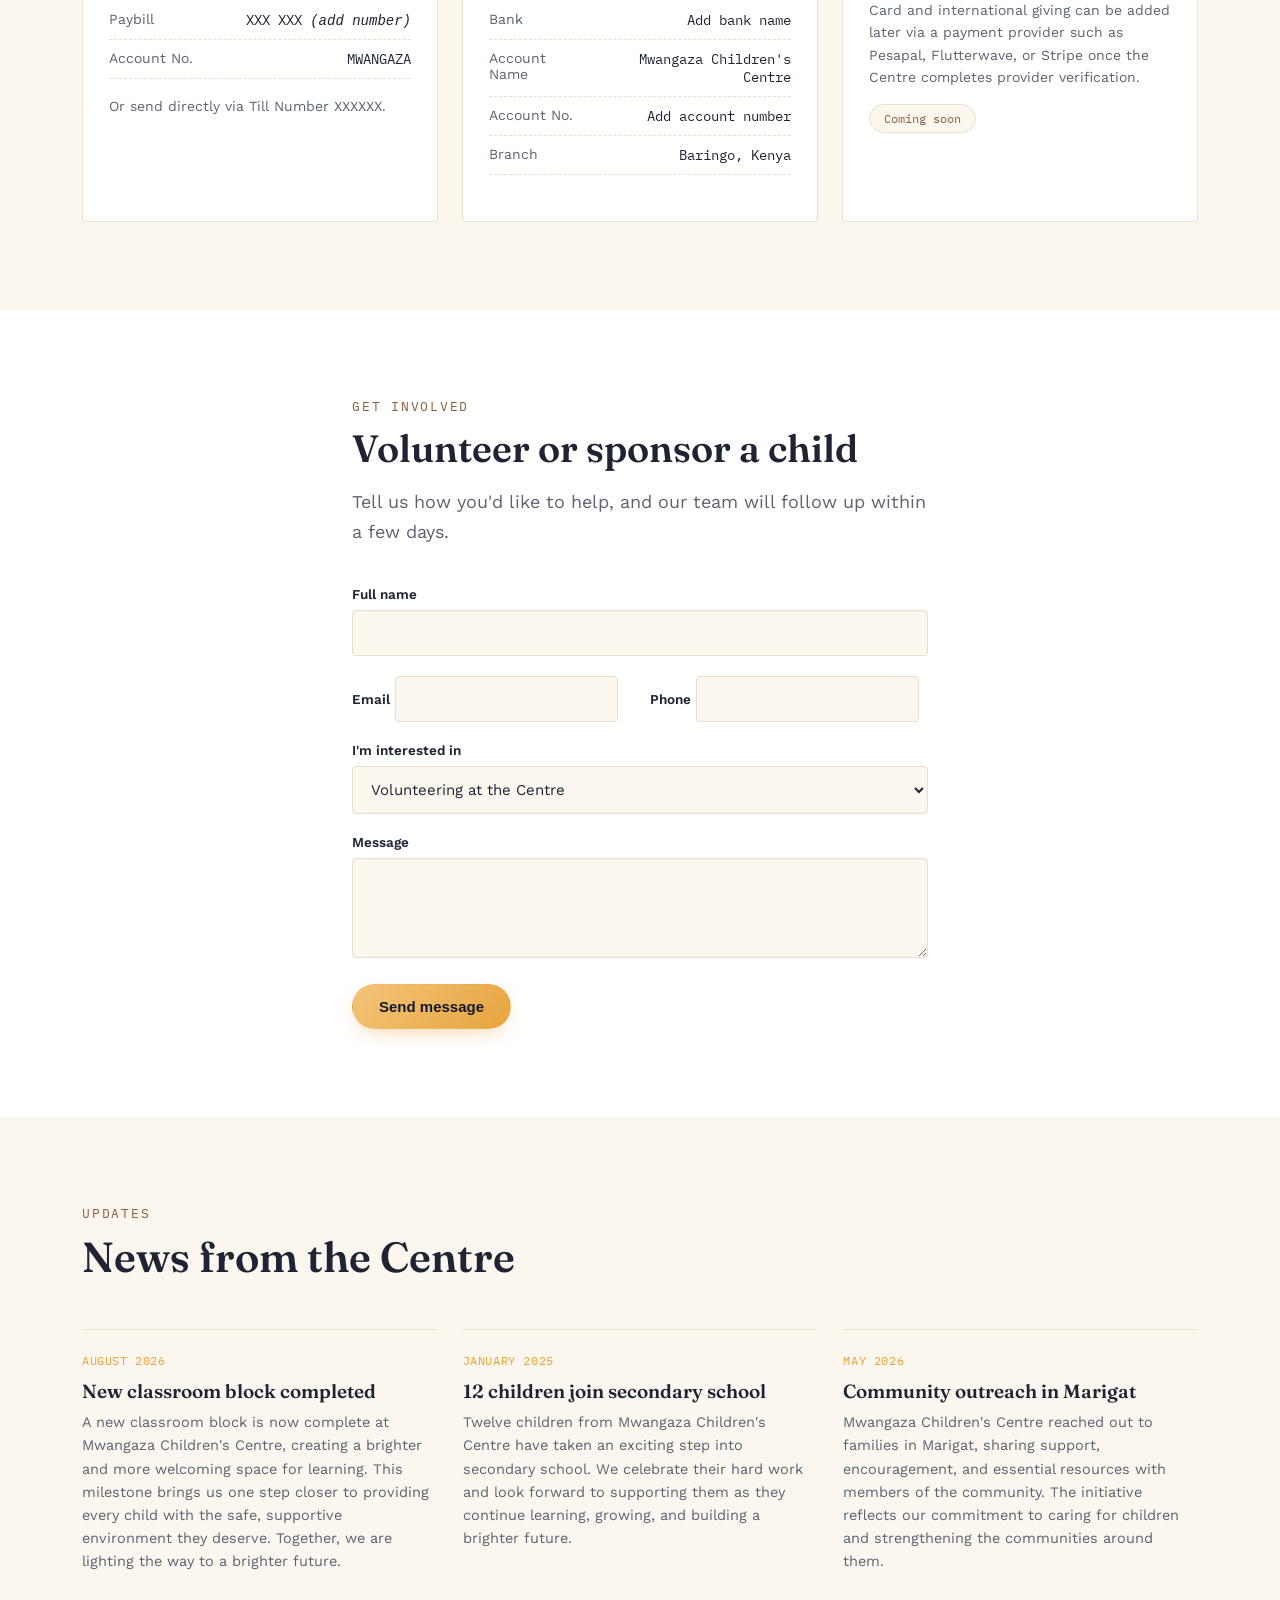
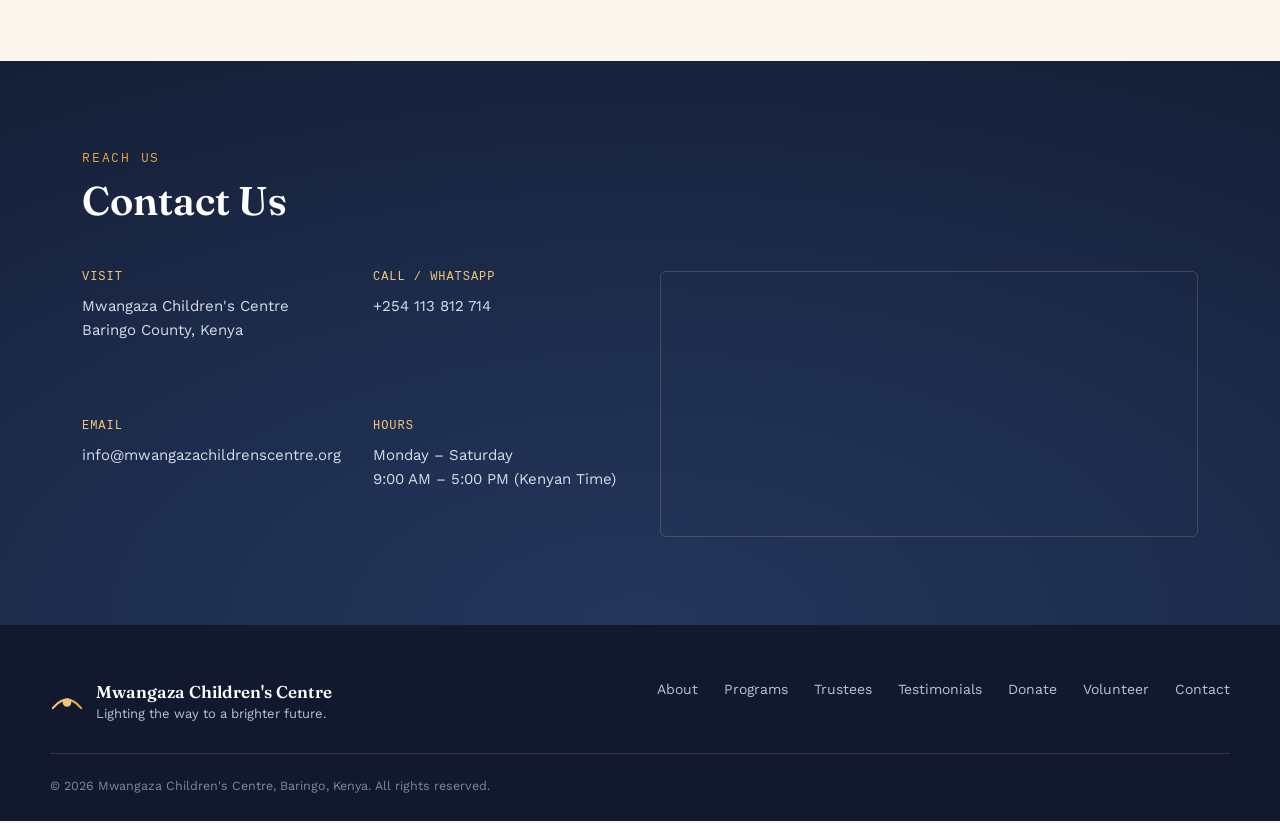
==== commit b2c5acef: "Logo fixed" ====
--- a/index.html
+++ b/index.html
@@ -1,6 +1,11 @@
 <!DOCTYPE html>
 <html lang="en">
 <head>
+<link rel="icon" type="image/svg+xml" href="img/favicon.svg">
+<link rel="icon" type="image/png" sizes="32x32" href="img/favicon-32.png">
+<link rel="icon" type="image/png" sizes="16x16" href="img/favicon-16.png">
+<link rel="icon" href="img/favicon.ico" sizes="any">
+<link rel="apple-touch-icon" href="img/apple-touch-icon.png">  
 <meta charset="UTF-8">
 <meta name="viewport" content="width=device-width, initial-scale=1.0">
 <title>Mwangaza Children's Centre — Lighting the way to a brighter future</title>
--- a/css/styles.css
+++ b/css/styles.css
@@ -292,6 +292,15 @@
   margin:0; position:relative; aspect-ratio:4/3; border-radius:6px; overflow:hidden;
   display:flex; align-items:flex-end;
 }
+.gallery-tile img{
+  position:absolute;
+  inset:0;
+  width:100%;
+  height:100%;
+  object-fit:cover;
+  object-position:center;
+  z-index:1;
+}
 .gallery-tile figcaption{
   position:relative; z-index:2;
   padding:16px; color:#fff; font-size:13.5px; font-weight:500;
@@ -348,11 +357,17 @@
   gap:24px;
 }
 .trustee-card{ text-align:center; }
-.trustee-photo{
+.trustee-card img{
+  width:140px;
+  height:140px;
   aspect-ratio:1/1;
   border-radius:50%;
+  overflow:hidden;
+  object-fit:cover;
+  object-position:center top;
+  display:block;
+  margin:0 auto 16px;
   background:linear-gradient(135deg, var(--teal-acacia), var(--indigo-deep));
-  margin:0 auto 16px;
 }
 .trustee-card h4{ font-family:var(--font-body); font-weight:600; font-size:15px; margin:0; }
 .trustee-role{ display:block; margin-top:4px; font-size:13px; color:var(--ink-soft); }
@@ -370,7 +385,15 @@
 .publications-visual{
   aspect-ratio:4/3;
   border-radius:6px;
+  overflow:hidden;
   background:linear-gradient(135deg, var(--gold-soft), var(--clay-earth));
+}
+.publications-visual img{
+  width:100%;
+  height:100%;
+  object-fit:cover;
+  object-position:center;
+  display:block;
 }
 .publications h2{ font-size:clamp(28px,4vw,38px); }
 @media (max-width:820px){
@@ -398,6 +421,89 @@
 .testimonial-card footer{ margin-top:16px; font-size:13.5px; color:var(--ink-soft); font-style:normal; }
 .testimonials-link{ margin-top:36px; }
 @media (max-width:700px){ .testimonials-grid{ grid-template-columns:1fr; } }
+
+/* ============ publications page ============ */
+.page-header{
+  background:radial-gradient(120% 140% at 50% 0%, #24365C 0%, var(--indigo-deep) 45%, var(--indigo-night) 100%);
+  color:#fff;
+  padding-bottom:56px;
+}
+.page-header h1{ font-size:clamp(32px,5vw,52px); margin-top:8px; }
+.page-header .lead-text{ margin-top:20px; max-width:560px; }
+
+.pub-list-section{ background:#fff; }
+.pub-year-group + .pub-year-group{ margin-top:56px; }
+.pub-year{
+  font-family:var(--font-mono);
+  font-size:14px;
+  letter-spacing:.1em;
+  color:var(--gold-glow);
+  border-bottom:1px solid var(--line);
+  padding-bottom:14px;
+  margin-bottom:28px;
+}
+.pub-list{ display:grid; gap:24px; }
+.pub-item{
+  display:grid;
+  grid-template-columns:160px 1fr;
+  gap:24px;
+  border:1px solid var(--line);
+  border-radius:6px;
+  padding:20px;
+  align-items:center;
+}
+.pub-thumb{
+  aspect-ratio:3/4;
+  border-radius:4px;
+  overflow:hidden;
+  background:linear-gradient(135deg, var(--gold-soft), var(--clay-earth));
+}
+.pub-thumb img{
+  width:100%;
+  height:100%;
+  object-fit:cover;
+  object-position:top center;
+  display:block;
+  border:1px solid var(--line);
+  border-radius:4px;
+}
+.pub-type{
+  font-family:var(--font-mono);
+  font-size:11.5px;
+  letter-spacing:.08em;
+  text-transform:uppercase;
+  color:var(--teal-acacia);
+}
+.pub-info h3{ font-size:19px; margin-top:8px; }
+.pub-info p{ margin-top:8px; color:var(--ink-soft); font-size:14.5px; line-height:1.6; }
+.pub-link{
+  display:inline-block;
+  margin-top:14px;
+  font-weight:600;
+  font-size:14px;
+  color:var(--indigo-deep);
+  border-bottom:1.5px solid var(--gold-glow);
+  padding-bottom:2px;
+}
+.pub-link:hover{ color:var(--gold-glow); }
+.pub-note{
+  margin-top:48px;
+  font-size:13.5px;
+  color:var(--ink-soft);
+  border-top:1px solid var(--line);
+  padding-top:24px;
+}
+.pub-note code{
+  background:var(--cream);
+  padding:2px 6px;
+  border-radius:3px;
+  font-family:var(--font-mono);
+  font-size:12.5px;
+}
+@media (max-width:560px){
+  .pub-item{ grid-template-columns:1fr; }
+  .pub-thumb{ aspect-ratio:16/9; }
+}
 
 /* ============ donate ============ */
 .donate h2{ font-size:clamp(30px,4vw,42px); }
